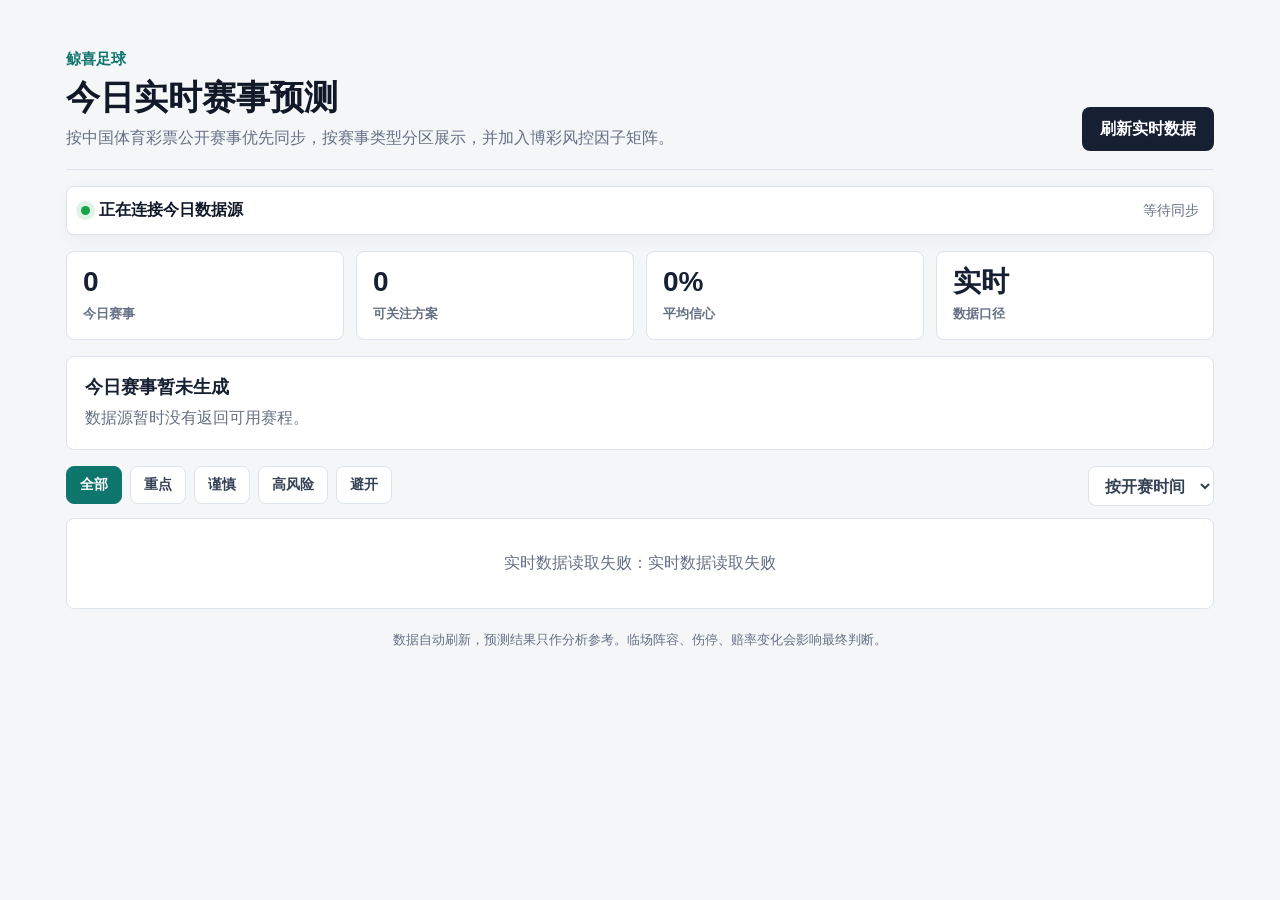
==== index.html @ 9f15f0b8 "更新V7风控前台资源版本" ====
<!doctype html>
<html lang="zh-CN">
<head>
  <meta charset="UTF-8" />
  <meta name="viewport" content="width=device-width, initial-scale=1.0" />
  <title>鲸喜足球 · 今日实时预测</title>
  <link rel="stylesheet" href="./today.css?v=v7-risk" />
</head>
<body>
  <div class="app">
    <header class="topbar">
      <div>
        <div class="brand">鲸喜足球</div>
        <h1>今日实时赛事预测</h1>
        <p>按中国体育彩票公开赛事优先同步，按赛事类型分区展示，并加入博彩风控因子矩阵。</p>
      </div>
      <button id="refreshBtn" class="refresh">刷新实时数据</button>
    </header>

    <section class="live-strip">
      <div>
        <span class="dot"></span>
        <strong id="liveMode">正在连接今日数据源</strong>
      </div>
      <span id="lastUpdated">等待同步</span>
    </section>

    <section class="dashboard">
      <div class="metric"><b id="matchCount">0</b><span>今日赛事</span></div>
      <div class="metric"><b id="bestCount">0</b><span>可关注方案</span></div>
      <div class="metric"><b id="avgConfidence">0%</b><span>平均信心</span></div>
      <div class="metric"><b id="sourceName">实时</b><span>数据口径</span></div>
    </section>

    <section id="topPick" class="top-pick empty-panel">正在生成今日重点推荐...</section>

    <section class="toolbar">
      <div class="tabs">
        <button class="tab active" data-risk="all">全部</button>
        <button class="tab" data-risk="low">重点</button>
        <button class="tab" data-risk="medium">谨慎</button>
        <button class="tab" data-risk="high">高风险</button>
        <button class="tab" data-risk="avoid">避开</button>
      </div>
      <select id="sortBy" aria-label="排序">
        <option value="kickoff">按开赛时间</option>
        <option value="confidence">按信心排序</option>
        <option value="risk">按风险排序</option>
      </select>
    </section>

    <main id="matchList" class="match-list"></main>

    <footer class="disclaimer">
      数据自动刷新，预测结果只作分析参考。临场阵容、伤停、赔率变化会影响最终判断。
    </footer>
  </div>

  <script type="module" src="./today.js?v=v7-risk"></script>
</body>
</html>
---- today.css ----
:root{--bg:#f4f6f8;--surface:#ffffff;--text:#111827;--muted:#667085;--line:#dde3ea;--ink:#172033;--accent:#0f766e;--accent-soft:#e7f5f2;--gold:#b7791f;--gold-soft:#fff4d6;--red:#c2410c;--red-soft:#fff1e8;--blue:#1d4ed8;--blue-soft:#e8f0ff;--shadow:0 14px 38px rgba(17,24,39,.08)}*{box-sizing:border-box}body{margin:0;background:var(--bg);color:var(--text);font-family:-apple-system,BlinkMacSystemFont,"Segoe UI","PingFang SC","Microsoft YaHei",sans-serif}button,select{font:inherit}.app{width:min(1180px,100%);margin:0 auto;padding:24px 16px 48px}.topbar{display:flex;justify-content:space-between;align-items:flex-end;gap:18px;padding:26px 0 18px;border-bottom:1px solid var(--line)}.brand{font-size:15px;font-weight:900;color:var(--accent);margin-bottom:9px}h1{font-size:34px;line-height:1.15;margin:0 0 8px;letter-spacing:0}.topbar p{margin:0;color:var(--muted);line-height:1.65;max-width:760px}.refresh{border:0;background:var(--ink);color:#fff;border-radius:8px;padding:12px 18px;font-weight:900;cursor:pointer;min-width:132px;height:44px}.refresh:disabled{opacity:.62;cursor:wait}.live-strip{display:flex;justify-content:space-between;align-items:center;gap:12px;margin:16px 0;background:var(--surface);border:1px solid var(--line);border-radius:8px;padding:13px 14px;box-shadow:0 6px 18px rgba(17,24,39,.04)}.live-strip div{display:flex;align-items:center;gap:9px;min-width:0}.live-strip span:last-child{color:var(--muted);font-size:14px;white-space:nowrap}.dot{width:9px;height:9px;border-radius:50%;background:#16a34a;box-shadow:0 0 0 5px rgba(22,163,74,.13);flex:none}.dashboard{display:grid;grid-template-columns:repeat(4,1fr);gap:12px;margin-bottom:16px}.metric{background:var(--surface);border:1px solid var(--line);border-radius:8px;padding:16px;min-height:88px}.metric b{display:block;font-size:28px;line-height:1;color:var(--ink);letter-spacing:0}.metric span{display:block;margin-top:9px;color:var(--muted);font-size:13px;font-weight:700}.top-pick{background:var(--ink);color:#fff;border-radius:8px;padding:18px;margin:0 0 16px;box-shadow:var(--shadow)}.top-pick.empty-panel{background:var(--surface);color:var(--muted);border:1px solid var(--line);box-shadow:none}.top-pick.empty-panel strong{display:block;color:var(--ink);font-size:18px;margin-bottom:6px}.top-pick.empty-panel p{margin:0;line-height:1.6}.pick-head{display:flex;justify-content:space-between;align-items:flex-start;gap:12px;margin-bottom:16px}.pick-label{color:#a7f3d0;font-size:13px;font-weight:900;margin-bottom:6px}.pick-title{font-size:24px;font-weight:1000;line-height:1.25;letter-spacing:0}.pick-time{color:rgba(255,255,255,.72);font-size:13px;margin-top:7px}.pick-badge{background:rgba(255,255,255,.12);border:1px solid rgba(255,255,255,.22);border-radius:999px;padding:7px 11px;font-size:13px;font-weight:900;white-space:nowrap}.pick-grid{display:grid;grid-template-columns:1.25fr repeat(3,1fr);gap:10px}.pick-item{background:rgba(255,255,255,.09);border:1px solid rgba(255,255,255,.14);border-radius:8px;padding:12px;min-height:88px}.pick-item span{display:block;color:rgba(255,255,255,.68);font-size:12px;font-weight:800;margin-bottom:7px}.pick-item strong{display:block;font-size:18px;line-height:1.35;letter-spacing:0}.toolbar{display:flex;justify-content:space-between;align-items:center;gap:12px;margin:12px 0}.tabs{display:flex;gap:8px;overflow:auto;padding-bottom:2px}.tab{border:1px solid var(--line);background:var(--surface);color:#344054;border-radius:8px;padding:9px 13px;font-size:14px;font-weight:900;white-space:nowrap;cursor:pointer;min-height:38px}.tab.active{background:var(--accent);border-color:var(--accent);color:#fff}select{height:40px;border:1px solid var(--line);background:var(--surface);border-radius:8px;padding:0 12px;color:#344054;font-weight:800}.match-list{display:grid;gap:18px}.board-section{display:grid;gap:12px}.section-head{display:flex;justify-content:space-between;align-items:flex-end;gap:12px;margin-top:6px}.section-head b{display:block;font-size:20px;color:var(--ink);line-height:1.2}.section-head span{display:block;margin-top:5px;color:var(--muted);font-size:13px}.section-head em{font-style:normal;background:var(--surface);border:1px solid var(--line);border-radius:999px;padding:6px 10px;color:#344054;font-size:13px;font-weight:900}.history-section{margin-top:10px}.history-section .section-head b{color:#475467}.match-card{background:var(--surface);border:1px solid var(--line);border-radius:8px;box-shadow:0 8px 24px rgba(17,24,39,.05);overflow:hidden}.match-card.is-history{opacity:.92}.match-card.is-history .result.primary{background:#f6f7f9;border-color:#d8dee6}.match-main{display:grid;grid-template-columns:176px 1.1fr 1.45fr;gap:16px;padding:16px;align-items:center}.match-meta{border-right:1px solid var(--line);padding-right:14px;min-height:112px;display:flex;flex-direction:column;justify-content:space-between;gap:12px}.jc{display:inline-flex;align-items:center;justify-content:center;width:max-content;background:var(--blue-soft);color:var(--blue);border-radius:6px;padding:5px 8px;font-size:12px;font-weight:1000}.jc.history-tag{background:#f2f4f7;color:#667085}.state-tag{display:inline-flex;margin-left:6px;border-radius:6px;background:var(--gold-soft);color:var(--gold);padding:5px 8px;font-size:12px;font-weight:1000}.league{font-weight:900;color:var(--ink);line-height:1.4}.time{color:var(--muted);font-size:13px;line-height:1.45}.teams{display:grid;grid-template-columns:1fr 36px 1fr;gap:8px;align-items:center;min-width:0}.team{text-align:center;min-width:0}.logo{width:44px;height:44px;margin:0 auto 8px;border-radius:50%;background:#eef2f6;border:1px solid var(--line);display:flex;align-items:center;justify-content:center;object-fit:contain;font-weight:1000;color:var(--accent)}.team-name{font-size:18px;font-weight:1000;line-height:1.25;overflow-wrap:anywhere;letter-spacing:0}.vs{text-align:center;color:#98a2b3;font-weight:1000}.prediction{display:grid;grid-template-columns:1.15fr repeat(3,1fr);gap:8px;min-width:0}.result{border:1px solid var(--line);border-radius:8px;padding:11px;min-height:92px;background:#fbfcfd}.result.primary{background:var(--accent-soft);border-color:#b8ded5}.result h3{margin:0 0 8px;color:var(--muted);font-size:12px;font-weight:900}.result strong{display:block;font-size:17px;line-height:1.35;color:var(--ink);overflow-wrap:anywhere;letter-spacing:0}.result p{margin:6px 0 0;color:var(--muted);font-size:12px;line-height:1.4}.analysis-panel{display:grid;grid-template-columns:1fr 245px;gap:14px;border-top:1px solid var(--line);padding:16px;background:#fbfcfd}.reason h3,.risk-box h3,.factor-panel h3{margin:0 0 10px;font-size:14px;color:#344054}.step-list{list-style:none;margin:0;padding:0;display:grid;gap:9px}.step-list li{display:grid;grid-template-columns:150px 1fr;gap:12px;border-bottom:1px dashed #d9e0e8;padding-bottom:9px}.step-list li:last-child{border-bottom:0;padding-bottom:0}.step-list b{font-size:13px;color:var(--ink);line-height:1.5}.step-list span{font-size:14px;color:#475467;line-height:1.7}.risk-box{border-left:1px solid var(--line);padding-left:14px}.risk-pill{display:inline-flex;border-radius:999px;padding:6px 10px;font-size:12px;font-weight:1000;margin-bottom:8px}.risk-pill.low{background:#dcfce7;color:#15803d}.risk-pill.medium{background:var(--gold-soft);color:var(--gold)}.risk-pill.high,.risk-pill.avoid{background:var(--red-soft);color:var(--red)}.risk-box p{margin:0;color:var(--muted);line-height:1.65;font-size:13px}.factor-panel{border-top:1px solid var(--line);padding:16px;background:#fff}.factor-grid-v2{display:grid;grid-template-columns:repeat(4,1fr);gap:8px}.factor-chip{border:1px solid var(--line);border-radius:8px;padding:10px;background:#fbfcfd;min-height:92px}.factor-chip.ok{background:#f0fdf4;border-color:#bbf7d0}.factor-chip.missing{background:#fff7ed;border-color:#fed7aa}.factor-chip b{display:block;font-size:13px;color:var(--ink);margin-bottom:6px}.factor-chip span{display:inline-flex;border-radius:999px;padding:3px 7px;font-size:11px;font-weight:900;background:#fff;color:#475467;border:1px solid rgba(0,0,0,.06)}.factor-chip.ok span{color:#15803d}.factor-chip.missing span{color:#c2410c}.factor-chip em{display:block;font-style:normal;color:var(--muted);font-size:12px;line-height:1.45;margin-top:7px}.empty{background:var(--surface);border:1px solid var(--line);border-radius:8px;padding:34px;text-align:center;color:var(--muted)}.empty.compact{padding:22px}.empty strong{display:block;color:var(--ink);font-size:16px;margin-bottom:6px}.empty p{margin:0;line-height:1.6}.disclaimer{text-align:center;color:var(--muted);font-size:13px;line-height:1.7;margin:20px auto 0;max-width:720px}@media(max-width:900px){.topbar{display:block}.refresh{margin-top:14px}.dashboard{grid-template-columns:repeat(2,1fr)}.match-main{grid-template-columns:1fr}.match-meta{border-right:0;border-bottom:1px solid var(--line);padding:0 0 12px;min-height:0}.prediction{grid-template-columns:1fr 1fr}.pick-grid{grid-template-columns:1fr 1fr}.analysis-panel{grid-template-columns:1fr}.risk-box{border-left:0;border-top:1px solid var(--line);padding:12px 0 0}.toolbar{align-items:flex-start;flex-direction:column}select{width:100%}.step-list li{grid-template-columns:1fr;gap:4px}.section-head{align-items:flex-start;flex-direction:column}.factor-grid-v2{grid-template-columns:repeat(2,1fr)}}@media(max-width:560px){.app{padding:18px 10px 36px}h1{font-size:27px}.live-strip{display:grid}.live-strip span:last-child{white-space:normal}.dashboard{grid-template-columns:1fr 1fr}.metric{padding:13px;min-height:78px}.metric b{font-size:23px}.teams{grid-template-columns:1fr}.vs{display:none}.prediction,.pick-grid,.factor-grid-v2{grid-template-columns:1fr}.match-main{padding:13px}.analysis-panel,.factor-panel{padding:13px}.team-name{font-size:17px}}
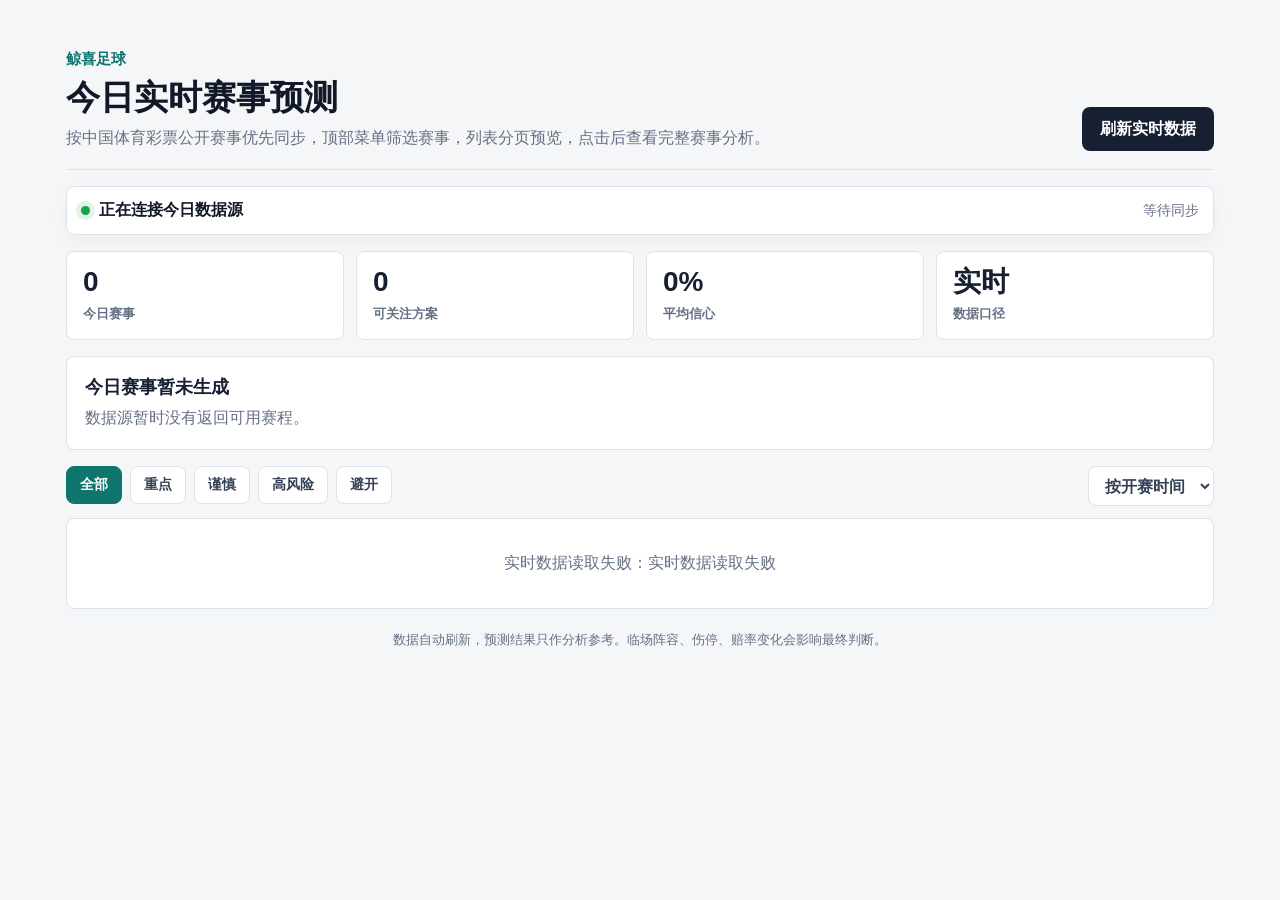
==== commit cb8113e3: "更新V8菜单分页前台版本" ====
--- a/index.html
+++ b/index.html
@@ -4,7 +4,7 @@
   <meta charset="UTF-8" />
   <meta name="viewport" content="width=device-width, initial-scale=1.0" />
   <title>鲸喜足球 · 今日实时预测</title>
-  <link rel="stylesheet" href="./today.css?v=v7-risk" />
+  <link rel="stylesheet" href="./today.css?v=v8-menu" />
 </head>
 <body>
   <div class="app">
@@ -12,7 +12,7 @@
       <div>
         <div class="brand">鲸喜足球</div>
         <h1>今日实时赛事预测</h1>
-        <p>按中国体育彩票公开赛事优先同步，按赛事类型分区展示，并加入博彩风控因子矩阵。</p>
+        <p>按中国体育彩票公开赛事优先同步，顶部菜单筛选赛事，列表分页预览，点击后查看完整赛事分析。</p>
       </div>
       <button id="refreshBtn" class="refresh">刷新实时数据</button>
     </header>
@@ -56,6 +56,6 @@
     </footer>
   </div>
 
-  <script type="module" src="./today.js?v=v7-risk"></script>
+  <script type="module" src="./today.js?v=v8-menu"></script>
 </body>
 </html>
--- a/today.css
+++ b/today.css
@@ -1 +1 @@
-:root{--bg:#f4f6f8;--surface:#ffffff;--text:#111827;--muted:#667085;--line:#dde3ea;--ink:#172033;--accent:#0f766e;--accent-soft:#e7f5f2;--gold:#b7791f;--gold-soft:#fff4d6;--red:#c2410c;--red-soft:#fff1e8;--blue:#1d4ed8;--blue-soft:#e8f0ff;--shadow:0 14px 38px rgba(17,24,39,.08)}*{box-sizing:border-box}body{margin:0;background:var(--bg);color:var(--text);font-family:-apple-system,BlinkMacSystemFont,"Segoe UI","PingFang SC","Microsoft YaHei",sans-serif}button,select{font:inherit}.app{width:min(1180px,100%);margin:0 auto;padding:24px 16px 48px}.topbar{display:flex;justify-content:space-between;align-items:flex-end;gap:18px;padding:26px 0 18px;border-bottom:1px solid var(--line)}.brand{font-size:15px;font-weight:900;color:var(--accent);margin-bottom:9px}h1{font-size:34px;line-height:1.15;margin:0 0 8px;letter-spacing:0}.topbar p{margin:0;color:var(--muted);line-height:1.65;max-width:760px}.refresh{border:0;background:var(--ink);color:#fff;border-radius:8px;padding:12px 18px;font-weight:900;cursor:pointer;min-width:132px;height:44px}.refresh:disabled{opacity:.62;cursor:wait}.live-strip{display:flex;justify-content:space-between;align-items:center;gap:12px;margin:16px 0;background:var(--surface);border:1px solid var(--line);border-radius:8px;padding:13px 14px;box-shadow:0 6px 18px rgba(17,24,39,.04)}.live-strip div{display:flex;align-items:center;gap:9px;min-width:0}.live-strip span:last-child{color:var(--muted);font-size:14px;white-space:nowrap}.dot{width:9px;height:9px;border-radius:50%;background:#16a34a;box-shadow:0 0 0 5px rgba(22,163,74,.13);flex:none}.dashboard{display:grid;grid-template-columns:repeat(4,1fr);gap:12px;margin-bottom:16px}.metric{background:var(--surface);border:1px solid var(--line);border-radius:8px;padding:16px;min-height:88px}.metric b{display:block;font-size:28px;line-height:1;color:var(--ink);letter-spacing:0}.metric span{display:block;margin-top:9px;color:var(--muted);font-size:13px;font-weight:700}.top-pick{background:var(--ink);color:#fff;border-radius:8px;padding:18px;margin:0 0 16px;box-shadow:var(--shadow)}.top-pick.empty-panel{background:var(--surface);color:var(--muted);border:1px solid var(--line);box-shadow:none}.top-pick.empty-panel strong{display:block;color:var(--ink);font-size:18px;margin-bottom:6px}.top-pick.empty-panel p{margin:0;line-height:1.6}.pick-head{display:flex;justify-content:space-between;align-items:flex-start;gap:12px;margin-bottom:16px}.pick-label{color:#a7f3d0;font-size:13px;font-weight:900;margin-bottom:6px}.pick-title{font-size:24px;font-weight:1000;line-height:1.25;letter-spacing:0}.pick-time{color:rgba(255,255,255,.72);font-size:13px;margin-top:7px}.pick-badge{background:rgba(255,255,255,.12);border:1px solid rgba(255,255,255,.22);border-radius:999px;padding:7px 11px;font-size:13px;font-weight:900;white-space:nowrap}.pick-grid{display:grid;grid-template-columns:1.25fr repeat(3,1fr);gap:10px}.pick-item{background:rgba(255,255,255,.09);border:1px solid rgba(255,255,255,.14);border-radius:8px;padding:12px;min-height:88px}.pick-item span{display:block;color:rgba(255,255,255,.68);font-size:12px;font-weight:800;margin-bottom:7px}.pick-item strong{display:block;font-size:18px;line-height:1.35;letter-spacing:0}.toolbar{display:flex;justify-content:space-between;align-items:center;gap:12px;margin:12px 0}.tabs{display:flex;gap:8px;overflow:auto;padding-bottom:2px}.tab{border:1px solid var(--line);background:var(--surface);color:#344054;border-radius:8px;padding:9px 13px;font-size:14px;font-weight:900;white-space:nowrap;cursor:pointer;min-height:38px}.tab.active{background:var(--accent);border-color:var(--accent);color:#fff}select{height:40px;border:1px solid var(--line);background:var(--surface);border-radius:8px;padding:0 12px;color:#344054;font-weight:800}.match-list{display:grid;gap:18px}.board-section{display:grid;gap:12px}.section-head{display:flex;justify-content:space-between;align-items:flex-end;gap:12px;margin-top:6px}.section-head b{display:block;font-size:20px;color:var(--ink);line-height:1.2}.section-head span{display:block;margin-top:5px;color:var(--muted);font-size:13px}.section-head em{font-style:normal;background:var(--surface);border:1px solid var(--line);border-radius:999px;padding:6px 10px;color:#344054;font-size:13px;font-weight:900}.history-section{margin-top:10px}.history-section .section-head b{color:#475467}.match-card{background:var(--surface);border:1px solid var(--line);border-radius:8px;box-shadow:0 8px 24px rgba(17,24,39,.05);overflow:hidden}.match-card.is-history{opacity:.92}.match-card.is-history .result.primary{background:#f6f7f9;border-color:#d8dee6}.match-main{display:grid;grid-template-columns:176px 1.1fr 1.45fr;gap:16px;padding:16px;align-items:center}.match-meta{border-right:1px solid var(--line);padding-right:14px;min-height:112px;display:flex;flex-direction:column;justify-content:space-between;gap:12px}.jc{display:inline-flex;align-items:center;justify-content:center;width:max-content;background:var(--blue-soft);color:var(--blue);border-radius:6px;padding:5px 8px;font-size:12px;font-weight:1000}.jc.history-tag{background:#f2f4f7;color:#667085}.state-tag{display:inline-flex;margin-left:6px;border-radius:6px;background:var(--gold-soft);color:var(--gold);padding:5px 8px;font-size:12px;font-weight:1000}.league{font-weight:900;color:var(--ink);line-height:1.4}.time{color:var(--muted);font-size:13px;line-height:1.45}.teams{display:grid;grid-template-columns:1fr 36px 1fr;gap:8px;align-items:center;min-width:0}.team{text-align:center;min-width:0}.logo{width:44px;height:44px;margin:0 auto 8px;border-radius:50%;background:#eef2f6;border:1px solid var(--line);display:flex;align-items:center;justify-content:center;object-fit:contain;font-weight:1000;color:var(--accent)}.team-name{font-size:18px;font-weight:1000;line-height:1.25;overflow-wrap:anywhere;letter-spacing:0}.vs{text-align:center;color:#98a2b3;font-weight:1000}.prediction{display:grid;grid-template-columns:1.15fr repeat(3,1fr);gap:8px;min-width:0}.result{border:1px solid var(--line);border-radius:8px;padding:11px;min-height:92px;background:#fbfcfd}.result.primary{background:var(--accent-soft);border-color:#b8ded5}.result h3{margin:0 0 8px;color:var(--muted);font-size:12px;font-weight:900}.result strong{display:block;font-size:17px;line-height:1.35;color:var(--ink);overflow-wrap:anywhere;letter-spacing:0}.result p{margin:6px 0 0;color:var(--muted);font-size:12px;line-height:1.4}.analysis-panel{display:grid;grid-template-columns:1fr 245px;gap:14px;border-top:1px solid var(--line);padding:16px;background:#fbfcfd}.reason h3,.risk-box h3,.factor-panel h3{margin:0 0 10px;font-size:14px;color:#344054}.step-list{list-style:none;margin:0;padding:0;display:grid;gap:9px}.step-list li{display:grid;grid-template-columns:150px 1fr;gap:12px;border-bottom:1px dashed #d9e0e8;padding-bottom:9px}.step-list li:last-child{border-bottom:0;padding-bottom:0}.step-list b{font-size:13px;color:var(--ink);line-height:1.5}.step-list span{font-size:14px;color:#475467;line-height:1.7}.risk-box{border-left:1px solid var(--line);padding-left:14px}.risk-pill{display:inline-flex;border-radius:999px;padding:6px 10px;font-size:12px;font-weight:1000;margin-bottom:8px}.risk-pill.low{background:#dcfce7;color:#15803d}.risk-pill.medium{background:var(--gold-soft);color:var(--gold)}.risk-pill.high,.risk-pill.avoid{background:var(--red-soft);color:var(--red)}.risk-box p{margin:0;color:var(--muted);line-height:1.65;font-size:13px}.factor-panel{border-top:1px solid var(--line);padding:16px;background:#fff}.factor-grid-v2{display:grid;grid-template-columns:repeat(4,1fr);gap:8px}.factor-chip{border:1px solid var(--line);border-radius:8px;padding:10px;background:#fbfcfd;min-height:92px}.factor-chip.ok{background:#f0fdf4;border-color:#bbf7d0}.factor-chip.missing{background:#fff7ed;border-color:#fed7aa}.factor-chip b{display:block;font-size:13px;color:var(--ink);margin-bottom:6px}.factor-chip span{display:inline-flex;border-radius:999px;padding:3px 7px;font-size:11px;font-weight:900;background:#fff;color:#475467;border:1px solid rgba(0,0,0,.06)}.factor-chip.ok span{color:#15803d}.factor-chip.missing span{color:#c2410c}.factor-chip em{display:block;font-style:normal;color:var(--muted);font-size:12px;line-height:1.45;margin-top:7px}.empty{background:var(--surface);border:1px solid var(--line);border-radius:8px;padding:34px;text-align:center;color:var(--muted)}.empty.compact{padding:22px}.empty strong{display:block;color:var(--ink);font-size:16px;margin-bottom:6px}.empty p{margin:0;line-height:1.6}.disclaimer{text-align:center;color:var(--muted);font-size:13px;line-height:1.7;margin:20px auto 0;max-width:720px}@media(max-width:900px){.topbar{display:block}.refresh{margin-top:14px}.dashboard{grid-template-columns:repeat(2,1fr)}.match-main{grid-template-columns:1fr}.match-meta{border-right:0;border-bottom:1px solid var(--line);padding:0 0 12px;min-height:0}.prediction{grid-template-columns:1fr 1fr}.pick-grid{grid-template-columns:1fr 1fr}.analysis-panel{grid-template-columns:1fr}.risk-box{border-left:0;border-top:1px solid var(--line);padding:12px 0 0}.toolbar{align-items:flex-start;flex-direction:column}select{width:100%}.step-list li{grid-template-columns:1fr;gap:4px}.section-head{align-items:flex-start;flex-direction:column}.factor-grid-v2{grid-template-columns:repeat(2,1fr)}}@media(max-width:560px){.app{padding:18px 10px 36px}h1{font-size:27px}.live-strip{display:grid}.live-strip span:last-child{white-space:normal}.dashboard{grid-template-columns:1fr 1fr}.metric{padding:13px;min-height:78px}.metric b{font-size:23px}.teams{grid-template-columns:1fr}.vs{display:none}.prediction,.pick-grid,.factor-grid-v2{grid-template-columns:1fr}.match-main{padding:13px}.analysis-panel,.factor-panel{padding:13px}.team-name{font-size:17px}}
+:root{--bg:#f4f6f8;--surface:#ffffff;--text:#111827;--muted:#667085;--line:#dde3ea;--ink:#172033;--accent:#0f766e;--accent-soft:#e7f5f2;--gold:#b7791f;--gold-soft:#fff4d6;--red:#c2410c;--red-soft:#fff1e8;--blue:#1d4ed8;--blue-soft:#e8f0ff;--shadow:0 14px 38px rgba(17,24,39,.08)}*{box-sizing:border-box}body{margin:0;background:var(--bg);color:var(--text);font-family:-apple-system,BlinkMacSystemFont,"Segoe UI","PingFang SC","Microsoft YaHei",sans-serif}button,select{font:inherit}.app{width:min(1180px,100%);margin:0 auto;padding:24px 16px 48px}.topbar{display:flex;justify-content:space-between;align-items:flex-end;gap:18px;padding:26px 0 18px;border-bottom:1px solid var(--line)}.brand{font-size:15px;font-weight:900;color:var(--accent);margin-bottom:9px}h1{font-size:34px;line-height:1.15;margin:0 0 8px;letter-spacing:0}.topbar p{margin:0;color:var(--muted);line-height:1.65;max-width:760px}.refresh{border:0;background:var(--ink);color:#fff;border-radius:8px;padding:12px 18px;font-weight:900;cursor:pointer;min-width:132px;height:44px}.refresh:disabled{opacity:.62;cursor:wait}.live-strip{display:flex;justify-content:space-between;align-items:center;gap:12px;margin:16px 0;background:var(--surface);border:1px solid var(--line);border-radius:8px;padding:13px 14px;box-shadow:0 6px 18px rgba(17,24,39,.04)}.live-strip div{display:flex;align-items:center;gap:9px;min-width:0}.live-strip span:last-child{color:var(--muted);font-size:14px;white-space:nowrap}.dot{width:9px;height:9px;border-radius:50%;background:#16a34a;box-shadow:0 0 0 5px rgba(22,163,74,.13);flex:none}.dashboard{display:grid;grid-template-columns:repeat(4,1fr);gap:12px;margin-bottom:16px}.metric{background:var(--surface);border:1px solid var(--line);border-radius:8px;padding:16px;min-height:88px}.metric b{display:block;font-size:28px;line-height:1;color:var(--ink);letter-spacing:0}.metric span{display:block;margin-top:9px;color:var(--muted);font-size:13px;font-weight:700}.top-pick{background:var(--ink);color:#fff;border-radius:8px;padding:18px;margin:0 0 16px;box-shadow:var(--shadow)}.top-pick.empty-panel{background:var(--surface);color:var(--muted);border:1px solid var(--line);box-shadow:none}.top-pick.empty-panel strong{display:block;color:var(--ink);font-size:18px;margin-bottom:6px}.top-pick.empty-panel p{margin:0;line-height:1.6}.pick-head{display:flex;justify-content:space-between;align-items:flex-start;gap:12px;margin-bottom:16px}.pick-label{color:#a7f3d0;font-size:13px;font-weight:900;margin-bottom:6px}.pick-title{font-size:24px;font-weight:1000;line-height:1.25;letter-spacing:0}.pick-time{color:rgba(255,255,255,.72);font-size:13px;margin-top:7px}.pick-badge{background:rgba(255,255,255,.12);border:1px solid rgba(255,255,255,.22);border-radius:999px;padding:7px 11px;font-size:13px;font-weight:900;white-space:nowrap}.pick-grid{display:grid;grid-template-columns:1.25fr repeat(3,1fr);gap:10px}.pick-item{background:rgba(255,255,255,.09);border:1px solid rgba(255,255,255,.14);border-radius:8px;padding:12px;min-height:88px}.pick-item span{display:block;color:rgba(255,255,255,.68);font-size:12px;font-weight:800;margin-bottom:7px}.pick-item strong{display:block;font-size:18px;line-height:1.35;letter-spacing:0}.toolbar{display:flex;justify-content:space-between;align-items:center;gap:12px;margin:12px 0}.tabs{display:flex;gap:8px;overflow:auto;padding-bottom:2px}.tab{border:1px solid var(--line);background:var(--surface);color:#344054;border-radius:8px;padding:9px 13px;font-size:14px;font-weight:900;white-space:nowrap;cursor:pointer;min-height:38px}.tab.active{background:var(--accent);border-color:var(--accent);color:#fff}select{height:40px;border:1px solid var(--line);background:var(--surface);border-radius:8px;padding:0 12px;color:#344054;font-weight:800}.match-list{display:grid;gap:18px}.quick-board{display:grid;gap:12px}.mode-tabs,.league-tabs{display:flex;gap:8px;overflow:auto;background:var(--surface);border:1px solid var(--line);border-radius:8px;padding:8px}.mode-tab,.league-tab{border:1px solid var(--line);background:#fff;color:#344054;border-radius:7px;padding:8px 12px;font-size:13px;font-weight:900;white-space:nowrap;cursor:pointer}.mode-tab.active,.league-tab.active{background:var(--accent);border-color:var(--accent);color:#fff}.list-panel,.detail-card{background:var(--surface);border:1px solid var(--line);border-radius:8px;box-shadow:0 8px 24px rgba(17,24,39,.05);overflow:hidden}.list-head{display:flex;justify-content:space-between;align-items:flex-end;gap:10px;padding:14px 16px;border-bottom:1px solid var(--line)}.list-head b{display:block;font-size:18px;color:var(--ink)}.list-head span{display:block;color:var(--muted);font-size:13px;margin-top:4px}.list-head em{font-style:normal;border:1px solid var(--line);border-radius:999px;padding:5px 10px;font-size:12px;font-weight:900;color:#475467}.match-table{display:grid}.summary-row{display:grid;grid-template-columns:120px 130px minmax(220px,1fr) 190px 120px;gap:10px;align-items:center;width:100%;border:0;border-bottom:1px solid var(--line);background:#fff;text-align:left;padding:12px 16px;cursor:pointer}.summary-row:hover,.summary-row.active{background:#f0fdfa}.summary-time,.summary-league,.summary-pick{color:#475467;font-size:13px}.summary-teams{font-weight:1000;color:var(--ink);overflow-wrap:anywhere}.summary-risk{justify-self:end;border-radius:999px;padding:5px 9px;font-size:12px;font-weight:1000;background:#eef2f6;color:#475467}.summary-risk.low{background:#dcfce7;color:#15803d}.summary-risk.medium{background:var(--gold-soft);color:var(--gold)}.summary-risk.high,.summary-risk.avoid{background:var(--red-soft);color:var(--red)}.pager{display:flex;justify-content:flex-end;align-items:center;gap:10px;padding:12px 16px}.pager button{border:1px solid var(--line);background:#fff;border-radius:7px;padding:7px 11px;font-weight:900;cursor:pointer}.pager button:disabled{opacity:.45;cursor:not-allowed}.pager span{color:var(--muted);font-size:13px}.detail-head{display:flex;justify-content:space-between;gap:14px;padding:18px;border-bottom:1px solid var(--line)}.detail-head h2{margin:10px 0 6px;font-size:25px;line-height:1.25}.detail-head p{margin:0;color:var(--muted);line-height:1.5}.jc{display:inline-flex;align-items:center;justify-content:center;width:max-content;background:var(--blue-soft);color:var(--blue);border-radius:6px;padding:5px 8px;font-size:12px;font-weight:1000}.state-tag{display:inline-flex;margin-left:6px;border-radius:6px;background:var(--gold-soft);color:var(--gold);padding:5px 8px;font-size:12px;font-weight:1000}.detail-risk{height:max-content;border-radius:999px;padding:7px 11px;font-size:13px;font-weight:1000;background:#eef2f6;color:#475467;white-space:nowrap}.detail-risk.low{background:#dcfce7;color:#15803d}.detail-risk.medium{background:var(--gold-soft);color:var(--gold)}.detail-risk.high,.detail-risk.avoid{background:var(--red-soft);color:var(--red)}.detail-market{display:grid;grid-template-columns:repeat(4,1fr);gap:10px;padding:16px;border-bottom:1px solid var(--line)}.detail-market div{border:1px solid var(--line);border-radius:8px;background:#fbfcfd;padding:12px;min-height:92px}.detail-market span{display:block;font-size:12px;font-weight:900;color:var(--muted);margin-bottom:7px}.detail-market b{display:block;font-size:18px;color:var(--ink);line-height:1.3}.detail-market em{display:block;font-style:normal;font-size:12px;color:var(--muted);margin-top:7px}.long-analysis{padding:18px;border-bottom:1px solid var(--line);background:#fbfcfd}.long-analysis h3,.factor-panel h3{margin:0 0 10px;color:#344054;font-size:15px}.long-analysis p{margin:0 0 10px;color:#344054;line-height:1.85;font-size:15px}.factor-panel{padding:16px;background:#fff}.factor-grid-v2{display:grid;grid-template-columns:repeat(4,1fr);gap:8px}.factor-chip{border:1px solid var(--line);border-radius:8px;padding:10px;background:#fbfcfd;min-height:92px}.factor-chip.ok{background:#f0fdf4;border-color:#bbf7d0}.factor-chip.missing{background:#fff7ed;border-color:#fed7aa}.factor-chip b{display:block;font-size:13px;color:var(--ink);margin-bottom:6px}.factor-chip span{display:inline-flex;border-radius:999px;padding:3px 7px;font-size:11px;font-weight:900;background:#fff;color:#475467;border:1px solid rgba(0,0,0,.06)}.factor-chip.ok span{color:#15803d}.factor-chip.missing span{color:#c2410c}.factor-chip em{display:block;font-style:normal;color:var(--muted);font-size:12px;line-height:1.45;margin-top:7px}.logo{width:44px;height:44px;margin:0 auto 8px;border-radius:50%;background:#eef2f6;border:1px solid var(--line);display:flex;align-items:center;justify-content:center;object-fit:contain;font-weight:1000;color:var(--accent)}.empty{background:var(--surface);border:1px solid var(--line);border-radius:8px;padding:34px;text-align:center;color:var(--muted)}.empty.compact{padding:22px}.empty strong{display:block;color:var(--ink);font-size:16px;margin-bottom:6px}.empty p{margin:0;line-height:1.6}.disclaimer{text-align:center;color:var(--muted);font-size:13px;line-height:1.7;margin:20px auto 0;max-width:720px}@media(max-width:900px){.topbar{display:block}.refresh{margin-top:14px}.dashboard{grid-template-columns:repeat(2,1fr)}.summary-row{grid-template-columns:92px 1fr;gap:6px}.summary-league,.summary-pick,.summary-risk{justify-self:start}.detail-head{display:block}.detail-risk{display:inline-flex;margin-top:10px}.detail-market{grid-template-columns:1fr 1fr}.factor-grid-v2{grid-template-columns:repeat(2,1fr)}.toolbar{align-items:flex-start;flex-direction:column}select{width:100%}}@media(max-width:560px){.app{padding:18px 10px 36px}h1{font-size:27px}.live-strip{display:grid}.live-strip span:last-child{white-space:normal}.dashboard{grid-template-columns:1fr 1fr}.metric{padding:13px;min-height:78px}.metric b{font-size:23px}.pick-grid,.detail-market,.factor-grid-v2{grid-template-columns:1fr}.summary-row{grid-template-columns:1fr}.summary-time,.summary-league,.summary-pick,.summary-risk{justify-self:start}.detail-head h2{font-size:21px}}
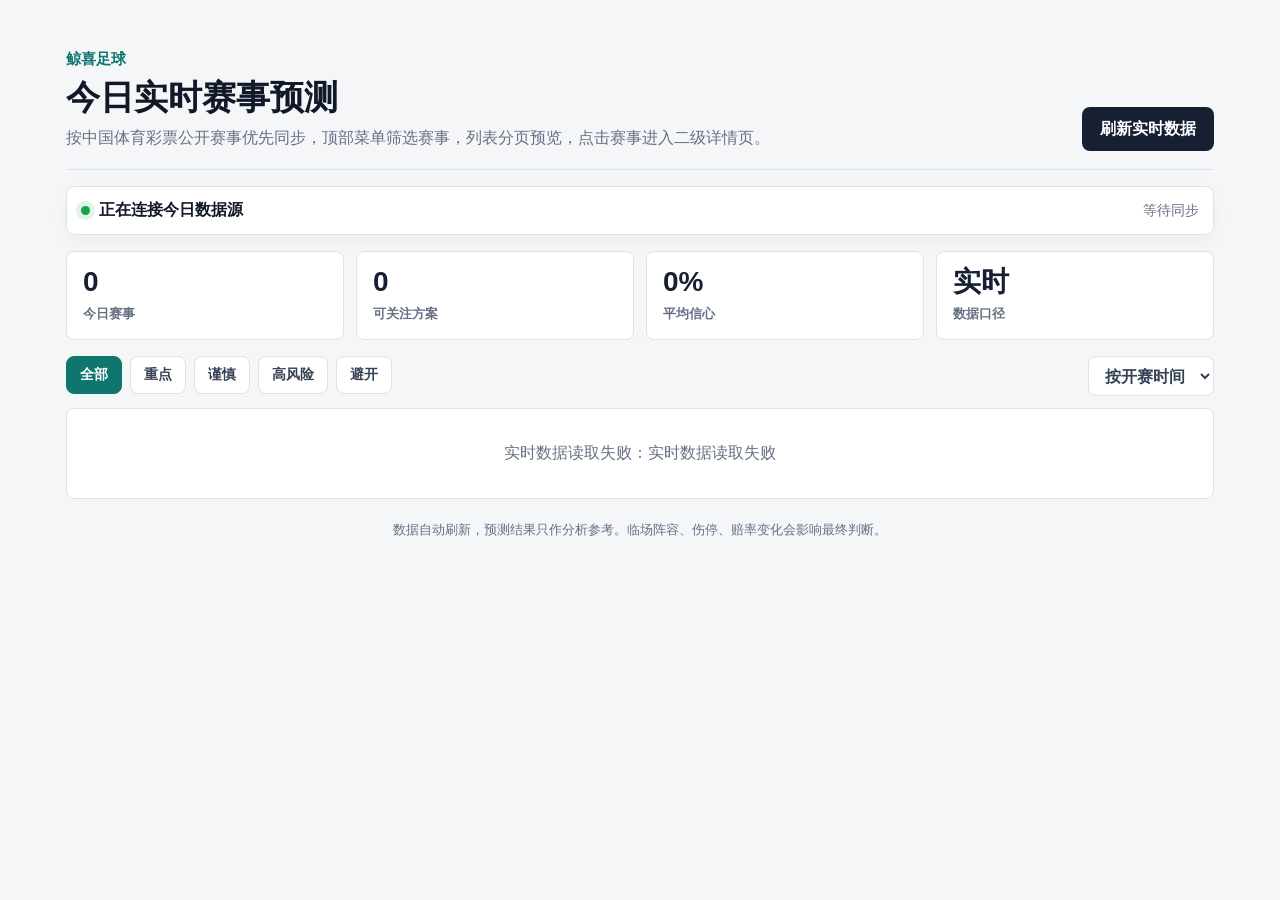
==== commit 390e69a1: "Refine match preview and detail layout" ====
--- a/index.html
+++ b/index.html
@@ -4,7 +4,7 @@
   <meta charset="UTF-8" />
   <meta name="viewport" content="width=device-width, initial-scale=1.0" />
   <title>鲸喜足球 · 今日实时预测</title>
-  <link rel="stylesheet" href="./today.css?v=v8-menu" />
+  <link rel="stylesheet" href="./today.css?v=v9-detail" />
 </head>
 <body>
   <div class="app">
@@ -12,7 +12,7 @@
       <div>
         <div class="brand">鲸喜足球</div>
         <h1>今日实时赛事预测</h1>
-        <p>按中国体育彩票公开赛事优先同步，顶部菜单筛选赛事，列表分页预览，点击后查看完整赛事分析。</p>
+        <p>按中国体育彩票公开赛事优先同步，顶部菜单筛选赛事，列表分页预览，点击赛事进入二级详情页。</p>
       </div>
       <button id="refreshBtn" class="refresh">刷新实时数据</button>
     </header>
@@ -31,8 +31,6 @@
       <div class="metric"><b id="avgConfidence">0%</b><span>平均信心</span></div>
       <div class="metric"><b id="sourceName">实时</b><span>数据口径</span></div>
     </section>
-
-    <section id="topPick" class="top-pick empty-panel">正在生成今日重点推荐...</section>
 
     <section class="toolbar">
       <div class="tabs">
@@ -56,6 +54,6 @@
     </footer>
   </div>
 
-  <script type="module" src="./today.js?v=v8-menu"></script>
+  <script type="module" src="./today.js?v=v9-detail"></script>
 </body>
 </html>
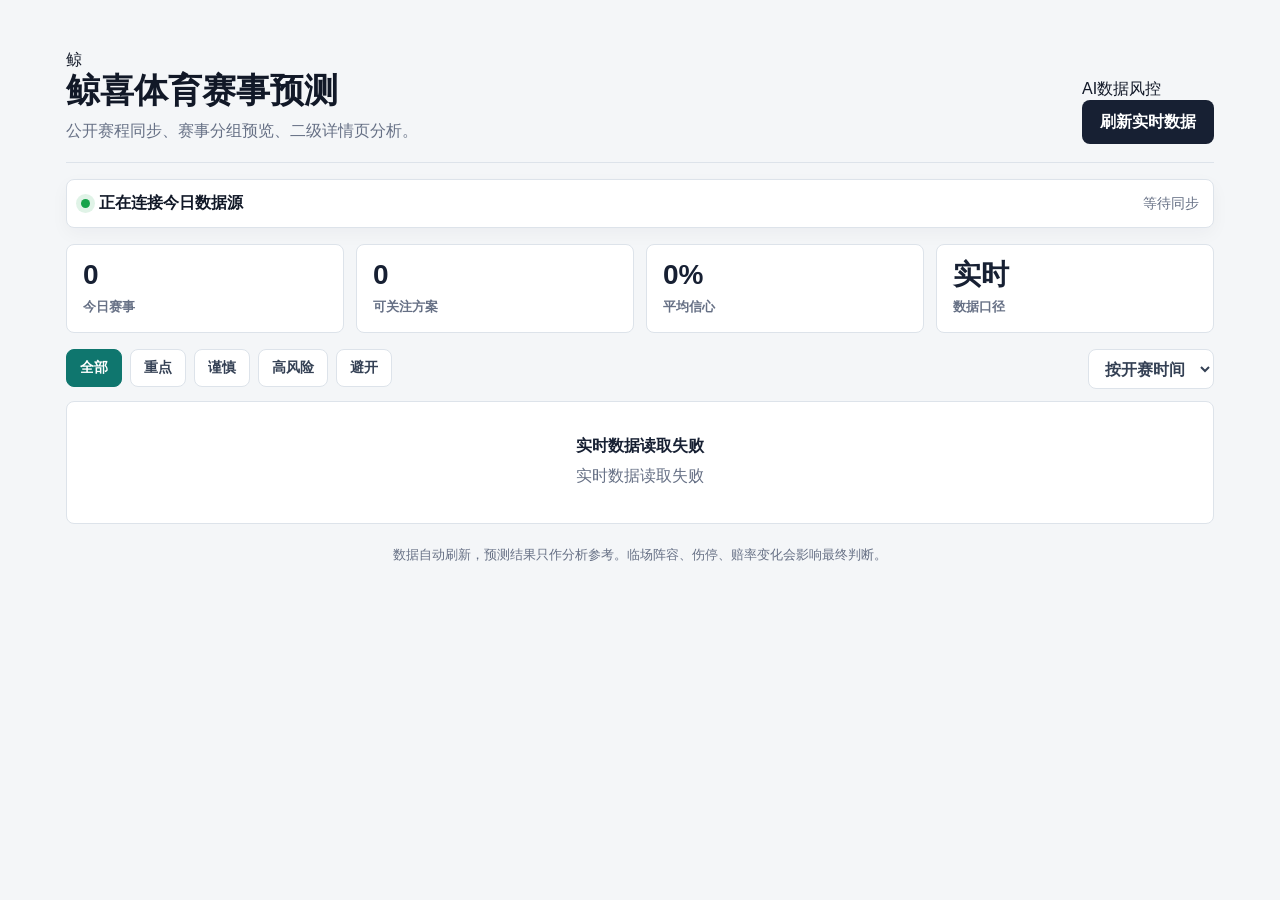
==== commit 77421f4e: "Polish sports prediction header" ====
--- a/index.html
+++ b/index.html
@@ -3,18 +3,25 @@
 <head>
   <meta charset="UTF-8" />
   <meta name="viewport" content="width=device-width, initial-scale=1.0" />
-  <title>鲸喜足球 · 今日实时预测</title>
-  <link rel="stylesheet" href="./today.css?v=v9-detail" />
+  <title>鲸喜体育赛事预测</title>
+  <link rel="stylesheet" href="./today.css?v=v10-ui" />
 </head>
 <body>
   <div class="app">
     <header class="topbar">
-      <div>
-        <div class="brand">鲸喜足球</div>
-        <h1>今日实时赛事预测</h1>
-        <p>按中国体育彩票公开赛事优先同步，顶部菜单筛选赛事，列表分页预览，点击赛事进入二级详情页。</p>
+      <div class="brand-block">
+        <div class="brand-mark">鲸</div>
+        <div>
+          <h1>鲸喜体育赛事预测</h1>
+          <p>公开赛程同步、赛事分组预览、二级详情页分析。</p>
+        </div>
       </div>
-      <button id="refreshBtn" class="refresh">刷新实时数据</button>
+      <div class="top-actions">
+        <div class="avatar-stack" aria-label="分析团队">
+          <span>AI</span><span>数据</span><span>风控</span>
+        </div>
+        <button id="refreshBtn" class="refresh">刷新数据</button>
+      </div>
     </header>
 
     <section class="live-strip">
@@ -54,6 +61,6 @@
     </footer>
   </div>
 
-  <script type="module" src="./today.js?v=v9-detail"></script>
+  <script type="module" src="./today.js?v=v10-ui"></script>
 </body>
 </html>
--- a/today.css
+++ b/today.css
@@ -1 +1,89 @@
-:root{--bg:#f4f6f8;--surface:#ffffff;--text:#111827;--muted:#667085;--line:#dde3ea;--ink:#172033;--accent:#0f766e;--accent-soft:#e7f5f2;--gold:#b7791f;--gold-soft:#fff4d6;--red:#c2410c;--red-soft:#fff1e8;--blue:#1d4ed8;--blue-soft:#e8f0ff;--shadow:0 14px 38px rgba(17,24,39,.08)}*{box-sizing:border-box}body{margin:0;background:var(--bg);color:var(--text);font-family:-apple-system,BlinkMacSystemFont,"Segoe UI","PingFang SC","Microsoft YaHei",sans-serif}button,select{font:inherit}.app{width:min(1180px,100%);margin:0 auto;padding:24px 16px 48px}.topbar{display:flex;justify-content:space-between;align-items:flex-end;gap:18px;padding:26px 0 18px;border-bottom:1px solid var(--line)}.brand{font-size:15px;font-weight:900;color:var(--accent);margin-bottom:9px}h1{font-size:34px;line-height:1.15;margin:0 0 8px;letter-spacing:0}.topbar p{margin:0;color:var(--muted);line-height:1.65;max-width:760px}.refresh{border:0;background:var(--ink);color:#fff;border-radius:8px;padding:12px 18px;font-weight:900;cursor:pointer;min-width:132px;height:44px}.refresh:disabled{opacity:.62;cursor:wait}.live-strip{display:flex;justify-content:space-between;align-items:center;gap:12px;margin:16px 0;background:var(--surface);border:1px solid var(--line);border-radius:8px;padding:13px 14px;box-shadow:0 6px 18px rgba(17,24,39,.04)}.live-strip div{display:flex;align-items:center;gap:9px;min-width:0}.live-strip span:last-child{color:var(--muted);font-size:14px;white-space:nowrap}.dot{width:9px;height:9px;border-radius:50%;background:#16a34a;box-shadow:0 0 0 5px rgba(22,163,74,.13);flex:none}.dashboard{display:grid;grid-template-columns:repeat(4,1fr);gap:12px;margin-bottom:16px}.metric{background:var(--surface);border:1px solid var(--line);border-radius:8px;padding:16px;min-height:88px}.metric b{display:block;font-size:28px;line-height:1;color:var(--ink);letter-spacing:0}.metric span{display:block;margin-top:9px;color:var(--muted);font-size:13px;font-weight:700}.top-pick{background:var(--ink);color:#fff;border-radius:8px;padding:18px;margin:0 0 16px;box-shadow:var(--shadow)}.top-pick.empty-panel{background:var(--surface);color:var(--muted);border:1px solid var(--line);box-shadow:none}.top-pick.empty-panel strong{display:block;color:var(--ink);font-size:18px;margin-bottom:6px}.top-pick.empty-panel p{margin:0;line-height:1.6}.pick-head{display:flex;justify-content:space-between;align-items:flex-start;gap:12px;margin-bottom:16px}.pick-label{color:#a7f3d0;font-size:13px;font-weight:900;margin-bottom:6px}.pick-title{font-size:24px;font-weight:1000;line-height:1.25;letter-spacing:0}.pick-time{color:rgba(255,255,255,.72);font-size:13px;margin-top:7px}.pick-badge{background:rgba(255,255,255,.12);border:1px solid rgba(255,255,255,.22);border-radius:999px;padding:7px 11px;font-size:13px;font-weight:900;white-space:nowrap}.pick-grid{display:grid;grid-template-columns:1.25fr repeat(3,1fr);gap:10px}.pick-item{background:rgba(255,255,255,.09);border:1px solid rgba(255,255,255,.14);border-radius:8px;padding:12px;min-height:88px}.pick-item span{display:block;color:rgba(255,255,255,.68);font-size:12px;font-weight:800;margin-bottom:7px}.pick-item strong{display:block;font-size:18px;line-height:1.35;letter-spacing:0}.toolbar{display:flex;justify-content:space-between;align-items:center;gap:12px;margin:12px 0}.tabs{display:flex;gap:8px;overflow:auto;padding-bottom:2px}.tab{border:1px solid var(--line);background:var(--surface);color:#344054;border-radius:8px;padding:9px 13px;font-size:14px;font-weight:900;white-space:nowrap;cursor:pointer;min-height:38px}.tab.active{background:var(--accent);border-color:var(--accent);color:#fff}select{height:40px;border:1px solid var(--line);background:var(--surface);border-radius:8px;padding:0 12px;color:#344054;font-weight:800}.match-list{display:grid;gap:18px}.quick-board{display:grid;gap:12px}.mode-tabs,.league-tabs{display:flex;gap:8px;overflow:auto;background:var(--surface);border:1px solid var(--line);border-radius:8px;padding:8px}.mode-tab,.league-tab{border:1px solid var(--line);background:#fff;color:#344054;border-radius:7px;padding:8px 12px;font-size:13px;font-weight:900;white-space:nowrap;cursor:pointer}.mode-tab.active,.league-tab.active{background:var(--accent);border-color:var(--accent);color:#fff}.list-panel,.detail-card{background:var(--surface);border:1px solid var(--line);border-radius:8px;box-shadow:0 8px 24px rgba(17,24,39,.05);overflow:hidden}.list-head{display:flex;justify-content:space-between;align-items:flex-end;gap:10px;padding:14px 16px;border-bottom:1px solid var(--line)}.list-head b{display:block;font-size:18px;color:var(--ink)}.list-head span{display:block;color:var(--muted);font-size:13px;margin-top:4px}.list-head em{font-style:normal;border:1px solid var(--line);border-radius:999px;padding:5px 10px;font-size:12px;font-weight:900;color:#475467}.match-table{display:grid}.summary-row{display:grid;grid-template-columns:120px 130px minmax(220px,1fr) 190px 120px;gap:10px;align-items:center;width:100%;border:0;border-bottom:1px solid var(--line);background:#fff;text-align:left;padding:12px 16px;cursor:pointer}.summary-row:hover,.summary-row.active{background:#f0fdfa}.summary-time,.summary-league,.summary-pick{color:#475467;font-size:13px}.summary-teams{font-weight:1000;color:var(--ink);overflow-wrap:anywhere}.summary-risk{justify-self:end;border-radius:999px;padding:5px 9px;font-size:12px;font-weight:1000;background:#eef2f6;color:#475467}.summary-risk.low{background:#dcfce7;color:#15803d}.summary-risk.medium{background:var(--gold-soft);color:var(--gold)}.summary-risk.high,.summary-risk.avoid{background:var(--red-soft);color:var(--red)}.pager{display:flex;justify-content:flex-end;align-items:center;gap:10px;padding:12px 16px}.pager button{border:1px solid var(--line);background:#fff;border-radius:7px;padding:7px 11px;font-weight:900;cursor:pointer}.pager button:disabled{opacity:.45;cursor:not-allowed}.pager span{color:var(--muted);font-size:13px}.detail-head{display:flex;justify-content:space-between;gap:14px;padding:18px;border-bottom:1px solid var(--line)}.detail-head h2{margin:10px 0 6px;font-size:25px;line-height:1.25}.detail-head p{margin:0;color:var(--muted);line-height:1.5}.jc{display:inline-flex;align-items:center;justify-content:center;width:max-content;background:var(--blue-soft);color:var(--blue);border-radius:6px;padding:5px 8px;font-size:12px;font-weight:1000}.state-tag{display:inline-flex;margin-left:6px;border-radius:6px;background:var(--gold-soft);color:var(--gold);padding:5px 8px;font-size:12px;font-weight:1000}.detail-risk{height:max-content;border-radius:999px;padding:7px 11px;font-size:13px;font-weight:1000;background:#eef2f6;color:#475467;white-space:nowrap}.detail-risk.low{background:#dcfce7;color:#15803d}.detail-risk.medium{background:var(--gold-soft);color:var(--gold)}.detail-risk.high,.detail-risk.avoid{background:var(--red-soft);color:var(--red)}.detail-market{display:grid;grid-template-columns:repeat(4,1fr);gap:10px;padding:16px;border-bottom:1px solid var(--line)}.detail-market div{border:1px solid var(--line);border-radius:8px;background:#fbfcfd;padding:12px;min-height:92px}.detail-market span{display:block;font-size:12px;font-weight:900;color:var(--muted);margin-bottom:7px}.detail-market b{display:block;font-size:18px;color:var(--ink);line-height:1.3}.detail-market em{display:block;font-style:normal;font-size:12px;color:var(--muted);margin-top:7px}.long-analysis{padding:18px;border-bottom:1px solid var(--line);background:#fbfcfd}.long-analysis h3,.factor-panel h3{margin:0 0 10px;color:#344054;font-size:15px}.long-analysis p{margin:0 0 10px;color:#344054;line-height:1.85;font-size:15px}.factor-panel{padding:16px;background:#fff}.factor-grid-v2{display:grid;grid-template-columns:repeat(4,1fr);gap:8px}.factor-chip{border:1px solid var(--line);border-radius:8px;padding:10px;background:#fbfcfd;min-height:92px}.factor-chip.ok{background:#f0fdf4;border-color:#bbf7d0}.factor-chip.missing{background:#fff7ed;border-color:#fed7aa}.factor-chip b{display:block;font-size:13px;color:var(--ink);margin-bottom:6px}.factor-chip span{display:inline-flex;border-radius:999px;padding:3px 7px;font-size:11px;font-weight:900;background:#fff;color:#475467;border:1px solid rgba(0,0,0,.06)}.factor-chip.ok span{color:#15803d}.factor-chip.missing span{color:#c2410c}.factor-chip em{display:block;font-style:normal;color:var(--muted);font-size:12px;line-height:1.45;margin-top:7px}.logo{width:44px;height:44px;margin:0 auto 8px;border-radius:50%;background:#eef2f6;border:1px solid var(--line);display:flex;align-items:center;justify-content:center;object-fit:contain;font-weight:1000;color:var(--accent)}.empty{background:var(--surface);border:1px solid var(--line);border-radius:8px;padding:34px;text-align:center;color:var(--muted)}.empty.compact{padding:22px}.empty strong{display:block;color:var(--ink);font-size:16px;margin-bottom:6px}.empty p{margin:0;line-height:1.6}.disclaimer{text-align:center;color:var(--muted);font-size:13px;line-height:1.7;margin:20px auto 0;max-width:720px}@media(max-width:900px){.topbar{display:block}.refresh{margin-top:14px}.dashboard{grid-template-columns:repeat(2,1fr)}.summary-row{grid-template-columns:92px 1fr;gap:6px}.summary-league,.summary-pick,.summary-risk{justify-self:start}.detail-head{display:block}.detail-risk{display:inline-flex;margin-top:10px}.detail-market{grid-template-columns:1fr 1fr}.factor-grid-v2{grid-template-columns:repeat(2,1fr)}.toolbar{align-items:flex-start;flex-direction:column}select{width:100%}}@media(max-width:560px){.app{padding:18px 10px 36px}h1{font-size:27px}.live-strip{display:grid}.live-strip span:last-child{white-space:normal}.dashboard{grid-template-columns:1fr 1fr}.metric{padding:13px;min-height:78px}.metric b{font-size:23px}.pick-grid,.detail-market,.factor-grid-v2{grid-template-columns:1fr}.summary-row{grid-template-columns:1fr}.summary-time,.summary-league,.summary-pick,.summary-risk{justify-self:start}.detail-head h2{font-size:21px}}
+:root{--bg:#f4f6f8;--surface:#ffffff;--text:#111827;--muted:#667085;--line:#dde3ea;--ink:#172033;--accent:#0f766e;--accent-soft:#e7f5f2;--gold:#b7791f;--gold-soft:#fff4d6;--red:#c2410c;--red-soft:#fff1e8;--blue:#1d4ed8;--blue-soft:#e8f0ff;--green:#15803d;--green-soft:#dcfce7;--shadow:0 14px 38px rgba(17,24,39,.08)}
+*{box-sizing:border-box}
+body{margin:0;background:var(--bg);color:var(--text);font-family:-apple-system,BlinkMacSystemFont,"Segoe UI","PingFang SC","Microsoft YaHei",sans-serif}
+button,select{font:inherit}
+.app{width:min(1180px,100%);margin:0 auto;padding:24px 16px 48px}
+.topbar{display:flex;justify-content:space-between;align-items:flex-end;gap:18px;padding:26px 0 18px;border-bottom:1px solid var(--line)}
+.brand{font-size:15px;font-weight:900;color:var(--accent);margin-bottom:9px}
+h1{font-size:34px;line-height:1.15;margin:0 0 8px;letter-spacing:0}
+.topbar p{margin:0;color:var(--muted);line-height:1.65;max-width:760px}
+.refresh{border:0;background:var(--ink);color:#fff;border-radius:8px;padding:12px 18px;font-weight:900;cursor:pointer;min-width:132px;height:44px}
+.refresh:disabled{opacity:.62;cursor:wait}
+.live-strip{display:flex;justify-content:space-between;align-items:center;gap:12px;margin:16px 0;background:var(--surface);border:1px solid var(--line);border-radius:8px;padding:13px 14px;box-shadow:0 6px 18px rgba(17,24,39,.04)}
+.live-strip div{display:flex;align-items:center;gap:9px;min-width:0}
+.live-strip span:last-child{color:var(--muted);font-size:14px;white-space:nowrap}
+.dot{width:9px;height:9px;border-radius:50%;background:#16a34a;box-shadow:0 0 0 5px rgba(22,163,74,.13);flex:none}
+.dashboard{display:grid;grid-template-columns:repeat(4,1fr);gap:12px;margin-bottom:16px}
+.metric{background:var(--surface);border:1px solid var(--line);border-radius:8px;padding:16px;min-height:88px}
+.metric b{display:block;font-size:28px;line-height:1;color:var(--ink);letter-spacing:0}
+.metric span{display:block;margin-top:9px;color:var(--muted);font-size:13px;font-weight:700}
+.toolbar{display:flex;justify-content:space-between;align-items:center;gap:12px;margin:12px 0}
+.tabs{display:flex;gap:8px;overflow:auto;padding-bottom:2px}
+.tab{border:1px solid var(--line);background:var(--surface);color:#344054;border-radius:8px;padding:9px 13px;font-size:14px;font-weight:900;white-space:nowrap;cursor:pointer;min-height:38px}
+.tab.active{background:var(--accent);border-color:var(--accent);color:#fff}
+select{height:40px;border:1px solid var(--line);background:var(--surface);border-radius:8px;padding:0 12px;color:#344054;font-weight:800}
+.match-list{display:grid;gap:18px}
+.quick-board{display:grid;gap:12px}
+.mode-tabs,.league-tabs{display:flex;gap:8px;overflow:auto;background:var(--surface);border:1px solid var(--line);border-radius:8px;padding:8px}
+.mode-tab,.league-tab{border:1px solid var(--line);background:#fff;color:#344054;border-radius:7px;padding:8px 12px;font-size:13px;font-weight:900;white-space:nowrap;cursor:pointer}
+.mode-tab.active,.league-tab.active{background:var(--accent);border-color:var(--accent);color:#fff}
+.list-panel,.detail-card{background:var(--surface);border:1px solid var(--line);border-radius:8px;box-shadow:0 8px 24px rgba(17,24,39,.05);overflow:hidden}
+.list-head{display:flex;justify-content:space-between;align-items:flex-end;gap:10px;padding:14px 16px;border-bottom:1px solid var(--line)}
+.list-head b{display:block;font-size:18px;color:var(--ink)}
+.list-head span{display:block;color:var(--muted);font-size:13px;margin-top:4px}
+.list-head em{font-style:normal;border:1px solid var(--line);border-radius:999px;padding:5px 10px;font-size:12px;font-weight:900;color:#475467;white-space:nowrap}
+.match-table{display:grid}
+.summary-row{display:grid;grid-template-columns:120px 126px minmax(220px,1fr) 190px 120px;gap:10px;align-items:center;width:100%;border:0;border-bottom:1px solid var(--line);background:#fff;text-align:left;padding:12px 16px;cursor:pointer}
+.summary-row:hover{background:#f0fdfa}
+.summary-row:after{content:"查看";justify-self:end;color:var(--accent);font-size:12px;font-weight:1000}
+.summary-time,.summary-league,.summary-pick{color:#475467;font-size:13px}
+.summary-teams{font-weight:1000;color:var(--ink);overflow-wrap:anywhere}
+.summary-risk{justify-self:end;border-radius:999px;padding:5px 9px;font-size:12px;font-weight:1000;background:#eef2f6;color:#475467;white-space:nowrap}
+.summary-risk.low{background:var(--green-soft);color:var(--green)}
+.summary-risk.medium{background:var(--gold-soft);color:var(--gold)}
+.summary-risk.high,.summary-risk.avoid{background:var(--red-soft);color:var(--red)}
+.pager{display:flex;justify-content:flex-end;align-items:center;gap:10px;padding:12px 16px}
+.pager button{border:1px solid var(--line);background:#fff;border-radius:7px;padding:7px 11px;font-weight:900;cursor:pointer}
+.pager button:disabled{opacity:.45;cursor:not-allowed}
+.pager span{color:var(--muted);font-size:13px}
+.detail-screen{display:grid;gap:12px}
+.detail-nav{display:flex;justify-content:space-between;align-items:center;gap:12px;background:var(--surface);border:1px solid var(--line);border-radius:8px;padding:10px 12px}
+.back-btn{border:1px solid var(--line);background:#fff;color:#344054;border-radius:7px;padding:8px 12px;font-weight:900;cursor:pointer}
+.detail-nav span{color:var(--muted);font-size:13px}
+.detail-head{display:flex;justify-content:space-between;gap:14px;padding:18px;border-bottom:1px solid var(--line)}
+.detail-head h2{margin:10px 0 6px;font-size:25px;line-height:1.25}
+.detail-head p{margin:0;color:var(--muted);line-height:1.5}
+.jc{display:inline-flex;align-items:center;justify-content:center;width:max-content;background:var(--blue-soft);color:var(--blue);border-radius:6px;padding:5px 8px;font-size:12px;font-weight:1000}
+.state-tag{display:inline-flex;margin-left:6px;border-radius:6px;background:var(--gold-soft);color:var(--gold);padding:5px 8px;font-size:12px;font-weight:1000}
+.detail-risk{height:max-content;border-radius:999px;padding:7px 11px;font-size:13px;font-weight:1000;background:#eef2f6;color:#475467;white-space:nowrap}
+.detail-risk.low{background:var(--green-soft);color:var(--green)}
+.detail-risk.medium{background:var(--gold-soft);color:var(--gold)}
+.detail-risk.high,.detail-risk.avoid{background:var(--red-soft);color:var(--red)}
+.detail-market{display:grid;grid-template-columns:repeat(4,1fr);gap:10px;padding:16px;border-bottom:1px solid var(--line)}
+.detail-market div{border:1px solid var(--line);border-radius:8px;background:#fbfcfd;padding:12px;min-height:92px}
+.detail-market span{display:block;font-size:12px;font-weight:900;color:var(--muted);margin-bottom:7px}
+.detail-market b{display:block;font-size:18px;color:var(--ink);line-height:1.3}
+.detail-market em{display:block;font-style:normal;font-size:12px;color:var(--muted);margin-top:7px}
+.long-analysis{padding:18px;border-bottom:1px solid var(--line);background:#fbfcfd}
+.long-analysis h3,.factor-panel h3{margin:0 0 10px;color:#344054;font-size:15px}
+.long-analysis p{margin:0 0 10px;color:#344054;line-height:1.85;font-size:15px}
+.factor-panel{padding:16px;background:#fff}
+.factor-grid-v2{display:grid;grid-template-columns:repeat(4,1fr);gap:8px}
+.factor-chip{border:1px solid var(--line);border-radius:8px;padding:10px;background:#fbfcfd;min-height:92px}
+.factor-chip.ok{background:#f0fdf4;border-color:#bbf7d0}
+.factor-chip.proxy{background:#eff6ff;border-color:#bfdbfe}
+.factor-chip.review{background:#fff7ed;border-color:#fed7aa}
+.factor-chip b{display:block;font-size:13px;color:var(--ink);margin-bottom:6px}
+.factor-chip span{display:inline-flex;border-radius:999px;padding:3px 7px;font-size:11px;font-weight:900;background:#fff;color:#475467;border:1px solid rgba(0,0,0,.06)}
+.factor-chip.ok span{color:#15803d}
+.factor-chip.proxy span{color:#1d4ed8}
+.factor-chip.review span{color:#c2410c}
+.factor-chip em{display:block;font-style:normal;color:var(--muted);font-size:12px;line-height:1.45;margin-top:7px}
+.empty{background:var(--surface);border:1px solid var(--line);border-radius:8px;padding:34px;text-align:center;color:var(--muted)}
+.empty.compact{padding:22px}
+.empty strong{display:block;color:var(--ink);font-size:16px;margin-bottom:6px}
+.empty p{margin:0;line-height:1.6}
+.disclaimer{text-align:center;color:var(--muted);font-size:13px;line-height:1.7;margin:20px auto 0;max-width:720px}
+@media(max-width:980px){.summary-row{grid-template-columns:96px 1fr;gap:7px}.summary-row:after{justify-self:start}.summary-risk{justify-self:start}.detail-market{grid-template-columns:1fr 1fr}.factor-grid-v2{grid-template-columns:repeat(2,1fr)}}
+@media(max-width:900px){.topbar{display:block}.refresh{margin-top:14px}.dashboard{grid-template-columns:repeat(2,1fr)}.detail-head{display:block}.detail-risk{display:inline-flex;margin-top:10px}.toolbar{align-items:flex-start;flex-direction:column}select{width:100%}}
+@media(max-width:560px){.app{padding:18px 10px 36px}h1{font-size:27px}.live-strip{display:grid}.live-strip span:last-child{white-space:normal}.dashboard{grid-template-columns:1fr 1fr}.metric{padding:13px;min-height:78px}.metric b{font-size:23px}.detail-market,.factor-grid-v2{grid-template-columns:1fr}.summary-row{grid-template-columns:1fr}.summary-time,.summary-league,.summary-pick,.summary-risk{justify-self:start}.detail-head h2{font-size:21px}}
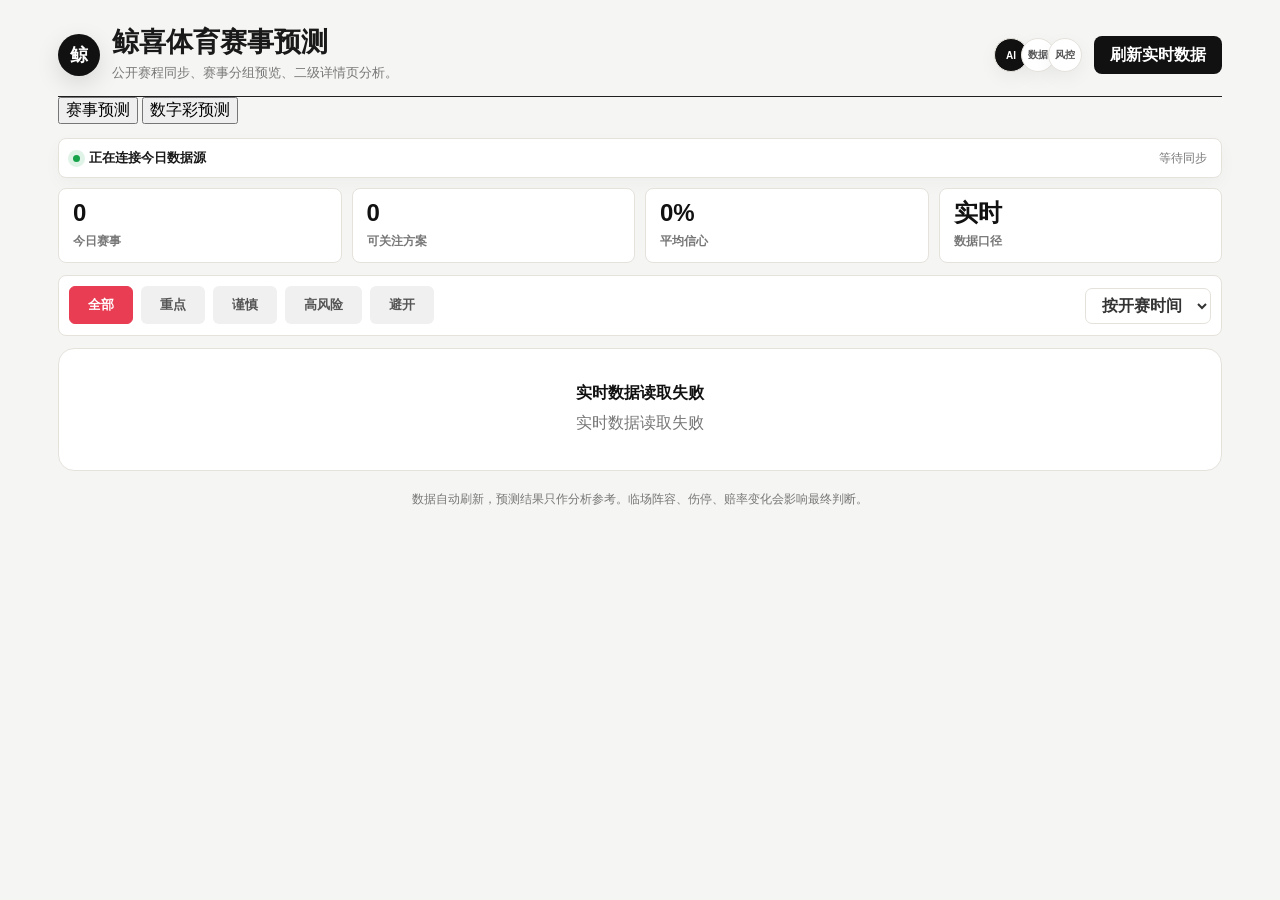
==== commit 9834558c: "Add lottery prediction entry" ====
--- a/index.html
+++ b/index.html
@@ -4,7 +4,7 @@
   <meta charset="UTF-8" />
   <meta name="viewport" content="width=device-width, initial-scale=1.0" />
   <title>鲸喜体育赛事预测</title>
-  <link rel="stylesheet" href="./today.css?v=v10-ui" />
+  <link rel="stylesheet" href="./today.css?v=v11-lottery" />
 </head>
 <body>
   <div class="app">
@@ -24,7 +24,12 @@
       </div>
     </header>
 
-    <section class="live-strip">
+    <nav class="product-switch" aria-label="产品菜单">
+      <button class="product-tab active" data-product="sports">赛事预测</button>
+      <button class="product-tab" data-product="lottery">数字彩预测</button>
+    </nav>
+
+    <section class="live-strip sports-view">
       <div>
         <span class="dot"></span>
         <strong id="liveMode">正在连接今日数据源</strong>
@@ -32,14 +37,14 @@
       <span id="lastUpdated">等待同步</span>
     </section>
 
-    <section class="dashboard">
+    <section class="dashboard sports-view">
       <div class="metric"><b id="matchCount">0</b><span>今日赛事</span></div>
       <div class="metric"><b id="bestCount">0</b><span>可关注方案</span></div>
       <div class="metric"><b id="avgConfidence">0%</b><span>平均信心</span></div>
       <div class="metric"><b id="sourceName">实时</b><span>数据口径</span></div>
     </section>
 
-    <section class="toolbar">
+    <section class="toolbar sports-view">
       <div class="tabs">
         <button class="tab active" data-risk="all">全部</button>
         <button class="tab" data-risk="low">重点</button>
@@ -54,13 +59,15 @@
       </select>
     </section>
 
-    <main id="matchList" class="match-list"></main>
+    <main id="matchList" class="match-list sports-view"></main>
+    <main id="lotteryApp" class="lottery-app" hidden></main>
 
     <footer class="disclaimer">
       数据自动刷新，预测结果只作分析参考。临场阵容、伤停、赔率变化会影响最终判断。
     </footer>
   </div>
 
-  <script type="module" src="./today.js?v=v10-ui"></script>
+  <script type="module" src="./today.js?v=v11-lottery"></script>
+  <script type="module" src="./lottery.js?v=v11-lottery"></script>
 </body>
 </html>
--- a/today.css
+++ b/today.css
@@ -1,89 +1,122 @@
-:root{--bg:#f4f6f8;--surface:#ffffff;--text:#111827;--muted:#667085;--line:#dde3ea;--ink:#172033;--accent:#0f766e;--accent-soft:#e7f5f2;--gold:#b7791f;--gold-soft:#fff4d6;--red:#c2410c;--red-soft:#fff1e8;--blue:#1d4ed8;--blue-soft:#e8f0ff;--green:#15803d;--green-soft:#dcfce7;--shadow:0 14px 38px rgba(17,24,39,.08)}
+:root{--bg:#f5f5f3;--surface:#fff;--paper:#fafafa;--text:#191919;--muted:#777;--subtle:#9a9a9a;--line:#e5e2dc;--ink:#111;--accent:#e83d52;--accent-soft:#fff0f2;--blue:#2f8fe8;--blue-soft:#eef7ff;--green:#15936b;--green-soft:#edf9f4;--gold:#b7791f;--gold-soft:#fff7e6;--red:#c73743;--red-soft:#fff0f1;--shadow:0 18px 50px rgba(15,15,15,.06)}
 *{box-sizing:border-box}
 body{margin:0;background:var(--bg);color:var(--text);font-family:-apple-system,BlinkMacSystemFont,"Segoe UI","PingFang SC","Microsoft YaHei",sans-serif}
 button,select{font:inherit}
-.app{width:min(1180px,100%);margin:0 auto;padding:24px 16px 48px}
-.topbar{display:flex;justify-content:space-between;align-items:flex-end;gap:18px;padding:26px 0 18px;border-bottom:1px solid var(--line)}
-.brand{font-size:15px;font-weight:900;color:var(--accent);margin-bottom:9px}
-h1{font-size:34px;line-height:1.15;margin:0 0 8px;letter-spacing:0}
-.topbar p{margin:0;color:var(--muted);line-height:1.65;max-width:760px}
-.refresh{border:0;background:var(--ink);color:#fff;border-radius:8px;padding:12px 18px;font-weight:900;cursor:pointer;min-width:132px;height:44px}
+.app{width:min(1200px,100%);margin:0 auto;padding:16px 18px 44px}
+.topbar{display:flex;justify-content:space-between;align-items:center;gap:18px;padding:12px 0 14px;border-bottom:1px solid #1f1f1f}
+.brand-block{display:flex;align-items:center;gap:12px;min-width:0}
+.brand-mark{width:42px;height:42px;border-radius:50%;background:var(--ink);color:#fff;display:grid;place-items:center;font-size:18px;font-weight:1000;box-shadow:0 8px 24px rgba(0,0,0,.12)}
+h1{font-size:27px;line-height:1.08;margin:0;letter-spacing:0;font-weight:1000}
+.topbar p{margin:7px 0 0;color:var(--muted);line-height:1.4;font-size:13px}
+.top-actions{display:flex;align-items:center;gap:12px;flex:none}
+.avatar-stack{display:flex;align-items:center}
+.avatar-stack span{width:34px;height:34px;margin-left:-7px;border-radius:50%;display:grid;place-items:center;background:#fff;border:1px solid var(--line);box-shadow:0 6px 18px rgba(0,0,0,.05);font-size:10px;font-weight:900;color:#555}
+.avatar-stack span:first-child{margin-left:0;background:#111;color:#fff}
+.refresh{border:0;background:var(--ink);color:#fff;border-radius:8px;padding:0 16px;font-weight:900;cursor:pointer;min-width:104px;height:38px}
 .refresh:disabled{opacity:.62;cursor:wait}
-.live-strip{display:flex;justify-content:space-between;align-items:center;gap:12px;margin:16px 0;background:var(--surface);border:1px solid var(--line);border-radius:8px;padding:13px 14px;box-shadow:0 6px 18px rgba(17,24,39,.04)}
+.live-strip{display:flex;justify-content:space-between;align-items:center;gap:12px;margin:14px 0 10px;background:var(--surface);border:1px solid var(--line);border-radius:8px;padding:10px 14px;box-shadow:0 6px 18px rgba(17,24,39,.03)}
 .live-strip div{display:flex;align-items:center;gap:9px;min-width:0}
-.live-strip span:last-child{color:var(--muted);font-size:14px;white-space:nowrap}
-.dot{width:9px;height:9px;border-radius:50%;background:#16a34a;box-shadow:0 0 0 5px rgba(22,163,74,.13);flex:none}
-.dashboard{display:grid;grid-template-columns:repeat(4,1fr);gap:12px;margin-bottom:16px}
-.metric{background:var(--surface);border:1px solid var(--line);border-radius:8px;padding:16px;min-height:88px}
-.metric b{display:block;font-size:28px;line-height:1;color:var(--ink);letter-spacing:0}
-.metric span{display:block;margin-top:9px;color:var(--muted);font-size:13px;font-weight:700}
-.toolbar{display:flex;justify-content:space-between;align-items:center;gap:12px;margin:12px 0}
-.tabs{display:flex;gap:8px;overflow:auto;padding-bottom:2px}
-.tab{border:1px solid var(--line);background:var(--surface);color:#344054;border-radius:8px;padding:9px 13px;font-size:14px;font-weight:900;white-space:nowrap;cursor:pointer;min-height:38px}
+.live-strip strong{font-size:13px}
+.live-strip span:last-child{color:var(--muted);font-size:12px;white-space:nowrap}
+.dot{width:7px;height:7px;border-radius:50%;background:#16a34a;box-shadow:0 0 0 5px rgba(22,163,74,.13);flex:none}
+.dashboard{display:grid;grid-template-columns:repeat(4,1fr);gap:10px;margin-bottom:12px}
+.metric{background:var(--surface);border:1px solid var(--line);border-radius:8px;padding:12px 14px;min-height:70px}
+.metric b{display:block;font-size:24px;line-height:1;color:var(--ink);letter-spacing:0}
+.metric span{display:block;margin-top:8px;color:var(--muted);font-size:12px;font-weight:800}
+.toolbar{display:flex;justify-content:space-between;align-items:center;gap:12px;margin:12px 0;background:var(--surface);border:1px solid var(--line);border-radius:8px;padding:10px}
+.tabs{display:flex;gap:8px;overflow:auto;padding-bottom:1px}
+.tab{border:1px solid transparent;background:#f0f0f0;color:#555;border-radius:6px;padding:9px 18px;font-size:13px;font-weight:900;white-space:nowrap;cursor:pointer;min-height:36px}
 .tab.active{background:var(--accent);border-color:var(--accent);color:#fff}
-select{height:40px;border:1px solid var(--line);background:var(--surface);border-radius:8px;padding:0 12px;color:#344054;font-weight:800}
-.match-list{display:grid;gap:18px}
-.quick-board{display:grid;gap:12px}
-.mode-tabs,.league-tabs{display:flex;gap:8px;overflow:auto;background:var(--surface);border:1px solid var(--line);border-radius:8px;padding:8px}
-.mode-tab,.league-tab{border:1px solid var(--line);background:#fff;color:#344054;border-radius:7px;padding:8px 12px;font-size:13px;font-weight:900;white-space:nowrap;cursor:pointer}
-.mode-tab.active,.league-tab.active{background:var(--accent);border-color:var(--accent);color:#fff}
-.list-panel,.detail-card{background:var(--surface);border:1px solid var(--line);border-radius:8px;box-shadow:0 8px 24px rgba(17,24,39,.05);overflow:hidden}
-.list-head{display:flex;justify-content:space-between;align-items:flex-end;gap:10px;padding:14px 16px;border-bottom:1px solid var(--line)}
+select{height:36px;border:1px solid var(--line);background:var(--surface);border-radius:7px;padding:0 12px;color:#333;font-weight:800}
+.match-list{display:grid;gap:14px}
+.quick-board{display:grid;gap:10px}
+.mode-tabs,.league-tabs{display:flex;gap:8px;overflow:auto;background:var(--surface);border:1px solid var(--line);border-radius:8px;padding:9px}
+.mode-tab,.league-tab{border:1px solid var(--line);background:#fff;color:#333;border-radius:999px;padding:8px 15px;font-size:12px;font-weight:900;white-space:nowrap;cursor:pointer}
+.mode-tab.active,.league-tab.active{background:#111;border-color:#111;color:#fff}
+.list-panel,.detail-card{background:var(--surface);border:1px solid var(--line);border-radius:18px;box-shadow:var(--shadow);overflow:hidden}
+.list-head{display:flex;justify-content:space-between;align-items:flex-end;gap:10px;padding:18px 20px;border-bottom:1px solid var(--line)}
 .list-head b{display:block;font-size:18px;color:var(--ink)}
-.list-head span{display:block;color:var(--muted);font-size:13px;margin-top:4px}
-.list-head em{font-style:normal;border:1px solid var(--line);border-radius:999px;padding:5px 10px;font-size:12px;font-weight:900;color:#475467;white-space:nowrap}
+.list-head span{display:block;color:var(--muted);font-size:12px;margin-top:5px}
+.list-head em{font-style:normal;border:1px solid var(--line);border-radius:999px;padding:5px 10px;font-size:12px;font-weight:900;color:#555;white-space:nowrap}
 .match-table{display:grid}
-.summary-row{display:grid;grid-template-columns:120px 126px minmax(220px,1fr) 190px 120px;gap:10px;align-items:center;width:100%;border:0;border-bottom:1px solid var(--line);background:#fff;text-align:left;padding:12px 16px;cursor:pointer}
-.summary-row:hover{background:#f0fdfa}
-.summary-row:after{content:"查看";justify-self:end;color:var(--accent);font-size:12px;font-weight:1000}
-.summary-time,.summary-league,.summary-pick{color:#475467;font-size:13px}
-.summary-teams{font-weight:1000;color:var(--ink);overflow-wrap:anywhere}
-.summary-risk{justify-self:end;border-radius:999px;padding:5px 9px;font-size:12px;font-weight:1000;background:#eef2f6;color:#475467;white-space:nowrap}
+.summary-row{display:grid;grid-template-columns:106px 112px minmax(250px,1fr) 180px 116px 54px;gap:12px;align-items:center;width:100%;border:0;border-bottom:1px solid var(--line);background:#fff;text-align:left;padding:14px 20px;cursor:pointer}
+.summary-row:hover{background:#faf8f5}
+.summary-row:after{content:"分析";justify-self:end;color:var(--accent);font-size:12px;font-weight:1000}
+.summary-time,.summary-league,.summary-pick{color:#626262;font-size:13px}
+.summary-league{display:flex;align-items:center;gap:8px;font-weight:900;color:#333}
+.league-ball{width:22px;height:22px;border-radius:50%;display:grid;place-items:center;background:#111;color:#fff;font-size:10px}
+.summary-teams{display:flex;align-items:center;gap:11px;min-width:0}
+.team-mini{display:flex;align-items:center;gap:7px;min-width:0;font-weight:1000;color:#111}
+.team-mini b{overflow:hidden;text-overflow:ellipsis;white-space:nowrap;max-width:130px}
+.team-vs{font-size:11px;color:#aaa;font-weight:900}
+.crest{width:34px;height:34px;border-radius:50%;display:grid;place-items:center;background:linear-gradient(145deg,#fff,#f1f1f1);border:1px solid #d9d6cf;box-shadow:inset 0 0 0 4px rgba(255,255,255,.7);font-size:15px;font-weight:1000;flex:none}
+.crest.flag{font-size:18px}
+.summary-risk{justify-self:end;border-radius:999px;padding:5px 9px;font-size:12px;font-weight:1000;background:#eee;color:#555;white-space:nowrap}
 .summary-risk.low{background:var(--green-soft);color:var(--green)}
 .summary-risk.medium{background:var(--gold-soft);color:var(--gold)}
 .summary-risk.high,.summary-risk.avoid{background:var(--red-soft);color:var(--red)}
-.pager{display:flex;justify-content:flex-end;align-items:center;gap:10px;padding:12px 16px}
-.pager button{border:1px solid var(--line);background:#fff;border-radius:7px;padding:7px 11px;font-weight:900;cursor:pointer}
+.pager{display:flex;justify-content:flex-end;align-items:center;gap:10px;padding:14px 18px}
+.pager button{border:1px solid var(--line);background:#fff;border-radius:999px;padding:7px 13px;font-weight:900;cursor:pointer}
 .pager button:disabled{opacity:.45;cursor:not-allowed}
 .pager span{color:var(--muted);font-size:13px}
 .detail-screen{display:grid;gap:12px}
-.detail-nav{display:flex;justify-content:space-between;align-items:center;gap:12px;background:var(--surface);border:1px solid var(--line);border-radius:8px;padding:10px 12px}
-.back-btn{border:1px solid var(--line);background:#fff;color:#344054;border-radius:7px;padding:8px 12px;font-weight:900;cursor:pointer}
+.detail-nav{display:flex;justify-content:space-between;align-items:center;gap:12px;background:var(--surface);border:1px solid var(--line);border-radius:8px;padding:9px 10px}
+.back-btn{border:1px solid var(--line);background:#fff;color:#333;border-radius:999px;padding:8px 13px;font-weight:900;cursor:pointer}
 .detail-nav span{color:var(--muted);font-size:13px}
-.detail-head{display:flex;justify-content:space-between;gap:14px;padding:18px;border-bottom:1px solid var(--line)}
-.detail-head h2{margin:10px 0 6px;font-size:25px;line-height:1.25}
-.detail-head p{margin:0;color:var(--muted);line-height:1.5}
-.jc{display:inline-flex;align-items:center;justify-content:center;width:max-content;background:var(--blue-soft);color:var(--blue);border-radius:6px;padding:5px 8px;font-size:12px;font-weight:1000}
-.state-tag{display:inline-flex;margin-left:6px;border-radius:6px;background:var(--gold-soft);color:var(--gold);padding:5px 8px;font-size:12px;font-weight:1000}
-.detail-risk{height:max-content;border-radius:999px;padding:7px 11px;font-size:13px;font-weight:1000;background:#eef2f6;color:#475467;white-space:nowrap}
+.detail-head{display:grid;grid-template-columns:1fr auto 1fr;align-items:center;gap:24px;padding:24px 28px;border-bottom:1px solid var(--line);background:linear-gradient(180deg,#fff,#fbfbfa)}
+.team-hero{display:flex;align-items:center;gap:14px;min-width:0}
+.team-hero.away{justify-content:flex-end;text-align:right}
+.hero-crest{width:62px;height:62px;border-radius:50%;display:grid;place-items:center;background:#fff;border:1px solid #d9d6cf;box-shadow:0 12px 28px rgba(0,0,0,.08);font-size:26px;font-weight:1000}
+.team-hero h2{font-size:24px;line-height:1.18;margin:0 0 6px;letter-spacing:0}
+.team-hero p{margin:0;color:var(--muted);font-size:12px}
+.match-core{text-align:center}
+.jc{display:inline-flex;align-items:center;justify-content:center;width:max-content;background:#111;color:#fff;border-radius:999px;padding:6px 10px;font-size:12px;font-weight:1000}
+.state-tag{display:inline-flex;margin-left:6px;border-radius:999px;background:var(--gold-soft);color:var(--gold);padding:6px 10px;font-size:12px;font-weight:1000}
+.vs-mark{font-size:34px;font-weight:1000;margin:10px 0 6px}
+.match-core p{margin:0;color:var(--muted);line-height:1.5;font-size:13px}
+.detail-risk{display:inline-flex;margin-top:10px;border-radius:999px;padding:7px 11px;font-size:13px;font-weight:1000;background:#eee;color:#555;white-space:nowrap}
 .detail-risk.low{background:var(--green-soft);color:var(--green)}
 .detail-risk.medium{background:var(--gold-soft);color:var(--gold)}
 .detail-risk.high,.detail-risk.avoid{background:var(--red-soft);color:var(--red)}
 .detail-market{display:grid;grid-template-columns:repeat(4,1fr);gap:10px;padding:16px;border-bottom:1px solid var(--line)}
-.detail-market div{border:1px solid var(--line);border-radius:8px;background:#fbfcfd;padding:12px;min-height:92px}
+.detail-market div{border:1px solid var(--line);border-radius:12px;background:#fbfbfa;padding:13px;min-height:92px}
 .detail-market span{display:block;font-size:12px;font-weight:900;color:var(--muted);margin-bottom:7px}
 .detail-market b{display:block;font-size:18px;color:var(--ink);line-height:1.3}
 .detail-market em{display:block;font-style:normal;font-size:12px;color:var(--muted);margin-top:7px}
-.long-analysis{padding:18px;border-bottom:1px solid var(--line);background:#fbfcfd}
-.long-analysis h3,.factor-panel h3{margin:0 0 10px;color:#344054;font-size:15px}
-.long-analysis p{margin:0 0 10px;color:#344054;line-height:1.85;font-size:15px}
-.factor-panel{padding:16px;background:#fff}
+.compare-panel{display:grid;grid-template-columns:1fr 1fr;gap:16px;padding:18px;border-bottom:1px solid var(--line);background:#fff}
+.prob-card{border:1px solid var(--line);border-radius:16px;padding:16px;background:#fff}
+.prob-card h3,.long-analysis h3,.factor-panel h3,.analyst-panel h3{margin:0 0 12px;color:#222;font-size:15px}
+.bar-row{display:grid;grid-template-columns:58px 1fr 46px;gap:10px;align-items:center;margin:12px 0;color:#666;font-size:13px}
+.bar-track{height:8px;border-radius:999px;background:#eee;overflow:hidden}
+.bar-fill{display:block;height:100%;background:linear-gradient(90deg,var(--blue),var(--accent));border-radius:999px}
+.bar-row em{font-style:normal;color:#555;font-size:12px;text-align:right}
+.form-line{display:flex;gap:6px;flex-wrap:wrap}
+.form-chip{width:24px;height:24px;border-radius:50%;display:grid;place-items:center;font-size:11px;font-weight:1000;background:#eee;color:#777}
+.form-chip.w{background:#ffe1e5;color:#d8263d}.form-chip.d{background:#eef2f6;color:#666}.form-chip.l{background:#e7f7ef;color:#15936b}
+.analyst-panel{padding:18px;border-bottom:1px solid var(--line);background:#fbfbfa}
+.analyst-grid{display:grid;grid-template-columns:repeat(4,1fr);gap:10px}
+.analyst-card{border:1px solid var(--line);background:#fff;border-radius:16px;padding:14px;min-height:112px}
+.analyst-card strong{display:flex;align-items:center;gap:8px;font-size:13px}
+.analyst-avatar{width:26px;height:26px;border-radius:50%;display:grid;place-items:center;background:#111;color:#fff;font-size:10px}
+.analyst-card b{display:block;font-size:20px;margin:12px 0 5px}
+.analyst-card span{color:var(--muted);font-size:12px;line-height:1.5}
+.long-analysis{padding:18px 20px;border-bottom:1px solid var(--line);background:#fff}
+.long-analysis p{margin:0 0 10px;color:#424242;line-height:1.9;font-size:15px}
+.factor-panel{padding:18px 20px;background:#fff}
 .factor-grid-v2{display:grid;grid-template-columns:repeat(4,1fr);gap:8px}
-.factor-chip{border:1px solid var(--line);border-radius:8px;padding:10px;background:#fbfcfd;min-height:92px}
+.factor-chip{border:1px solid var(--line);border-radius:12px;padding:11px;background:#fbfbfa;min-height:92px}
 .factor-chip.ok{background:#f0fdf4;border-color:#bbf7d0}
 .factor-chip.proxy{background:#eff6ff;border-color:#bfdbfe}
 .factor-chip.review{background:#fff7ed;border-color:#fed7aa}
 .factor-chip b{display:block;font-size:13px;color:var(--ink);margin-bottom:6px}
 .factor-chip span{display:inline-flex;border-radius:999px;padding:3px 7px;font-size:11px;font-weight:900;background:#fff;color:#475467;border:1px solid rgba(0,0,0,.06)}
-.factor-chip.ok span{color:#15803d}
-.factor-chip.proxy span{color:#1d4ed8}
-.factor-chip.review span{color:#c2410c}
+.factor-chip.ok span{color:#15803d}.factor-chip.proxy span{color:#1d4ed8}.factor-chip.review span{color:#c2410c}
 .factor-chip em{display:block;font-style:normal;color:var(--muted);font-size:12px;line-height:1.45;margin-top:7px}
-.empty{background:var(--surface);border:1px solid var(--line);border-radius:8px;padding:34px;text-align:center;color:var(--muted)}
+.empty{background:var(--surface);border:1px solid var(--line);border-radius:16px;padding:34px;text-align:center;color:var(--muted)}
 .empty.compact{padding:22px}
 .empty strong{display:block;color:var(--ink);font-size:16px;margin-bottom:6px}
 .empty p{margin:0;line-height:1.6}
-.disclaimer{text-align:center;color:var(--muted);font-size:13px;line-height:1.7;margin:20px auto 0;max-width:720px}
-@media(max-width:980px){.summary-row{grid-template-columns:96px 1fr;gap:7px}.summary-row:after{justify-self:start}.summary-risk{justify-self:start}.detail-market{grid-template-columns:1fr 1fr}.factor-grid-v2{grid-template-columns:repeat(2,1fr)}}
-@media(max-width:900px){.topbar{display:block}.refresh{margin-top:14px}.dashboard{grid-template-columns:repeat(2,1fr)}.detail-head{display:block}.detail-risk{display:inline-flex;margin-top:10px}.toolbar{align-items:flex-start;flex-direction:column}select{width:100%}}
-@media(max-width:560px){.app{padding:18px 10px 36px}h1{font-size:27px}.live-strip{display:grid}.live-strip span:last-child{white-space:normal}.dashboard{grid-template-columns:1fr 1fr}.metric{padding:13px;min-height:78px}.metric b{font-size:23px}.detail-market,.factor-grid-v2{grid-template-columns:1fr}.summary-row{grid-template-columns:1fr}.summary-time,.summary-league,.summary-pick,.summary-risk{justify-self:start}.detail-head h2{font-size:21px}}
+.disclaimer{text-align:center;color:var(--muted);font-size:12px;line-height:1.7;margin:18px auto 0;max-width:720px}
+@media(max-width:980px){.summary-row{grid-template-columns:86px 1fr;gap:8px}.summary-row:after,.summary-risk{justify-self:start}.detail-head{grid-template-columns:1fr}.team-hero.away{justify-content:flex-start;text-align:left}.match-core{text-align:left}.detail-market,.compare-panel{grid-template-columns:1fr 1fr}.factor-grid-v2,.analyst-grid{grid-template-columns:repeat(2,1fr)}}
+@media(max-width:760px){.topbar{align-items:flex-start}.top-actions{display:grid;justify-items:end}.dashboard{grid-template-columns:repeat(2,1fr)}.toolbar{align-items:flex-start;flex-direction:column}select{width:100%}.detail-market,.compare-panel,.factor-grid-v2,.analyst-grid{grid-template-columns:1fr}}
+@media(max-width:560px){.app{padding:12px 10px 34px}h1{font-size:22px}.brand-mark{width:36px;height:36px}.live-strip{display:grid}.live-strip span:last-child{white-space:normal}.metric{padding:12px;min-height:70px}.metric b{font-size:22px}.summary-row{grid-template-columns:1fr}.summary-teams{display:grid}.team-mini b{max-width:210px}.detail-head{padding:18px}.hero-crest{width:54px;height:54px}.team-hero h2{font-size:21px}}
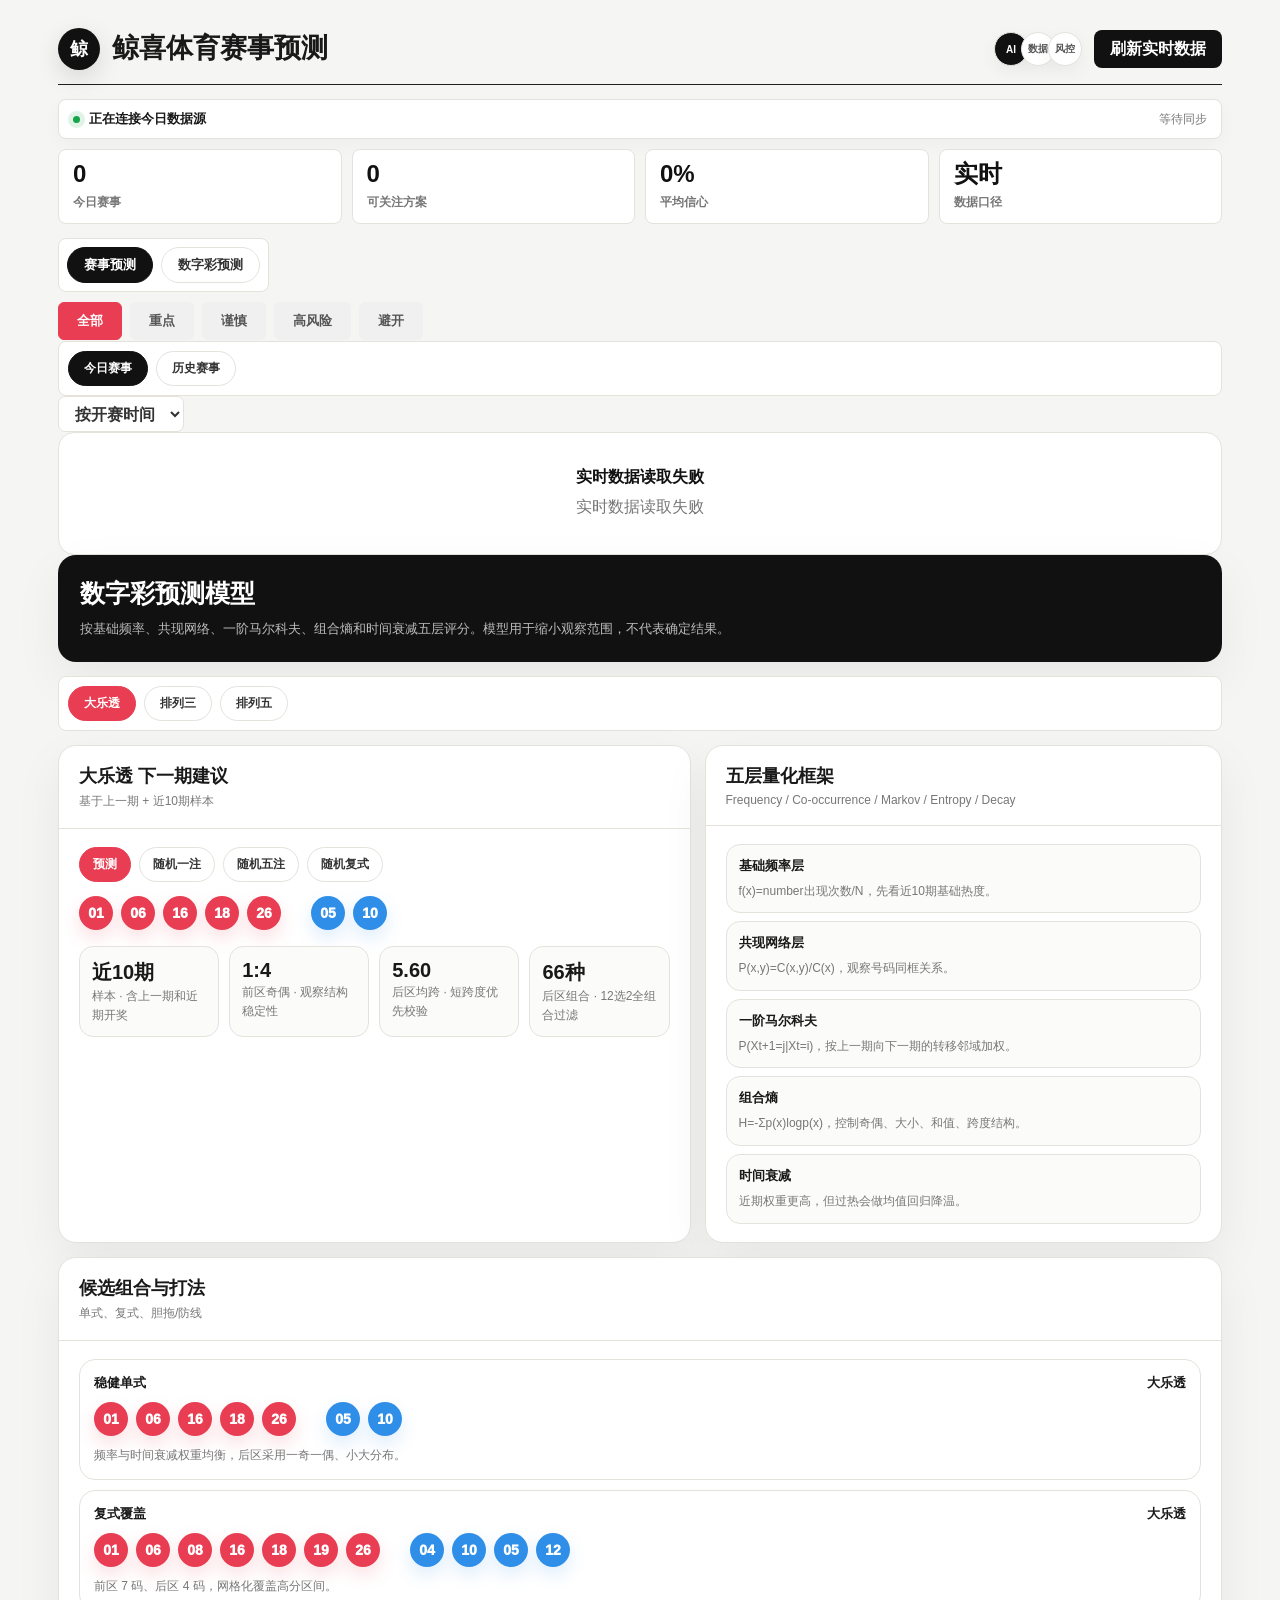
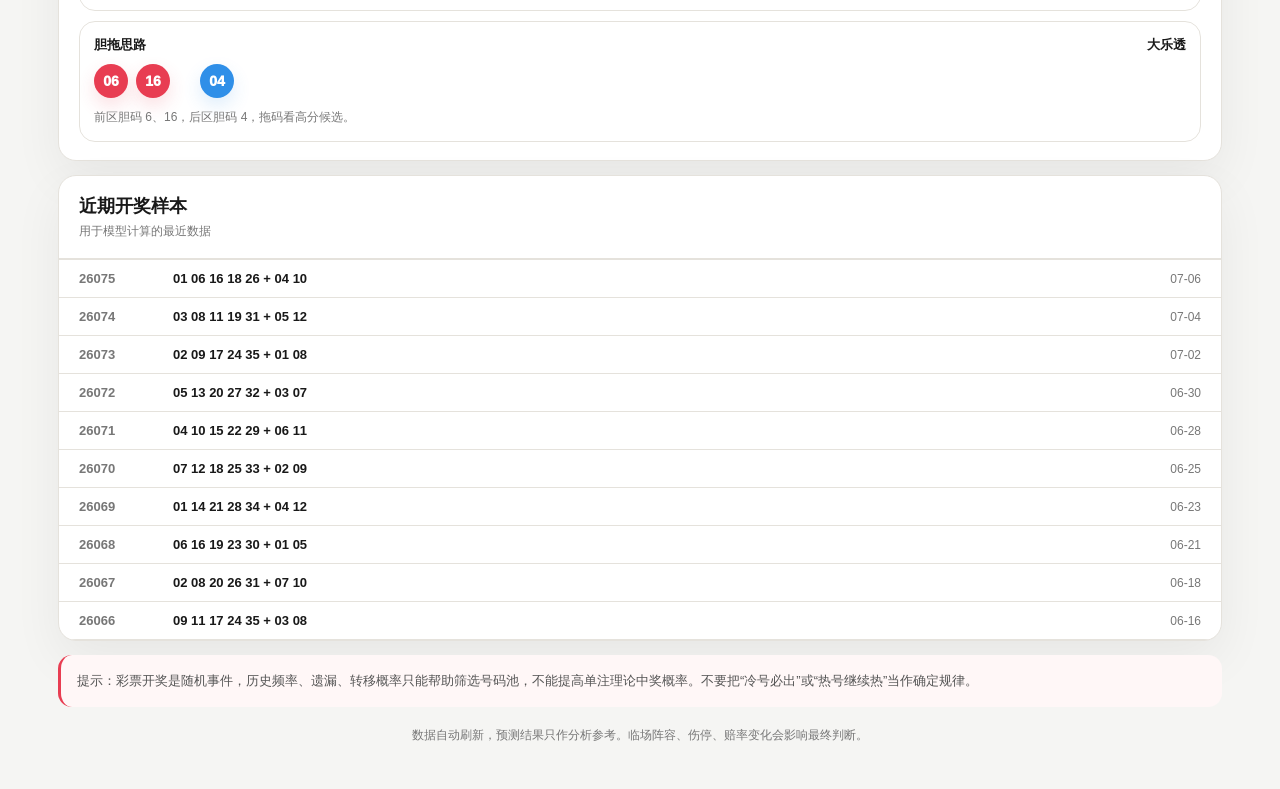
==== commit db343738: "Reflow top navigation menu" ====
--- a/index.html
+++ b/index.html
@@ -4,7 +4,7 @@
   <meta charset="UTF-8" />
   <meta name="viewport" content="width=device-width, initial-scale=1.0" />
   <title>鲸喜体育赛事预测</title>
-  <link rel="stylesheet" href="./today.css?v=v11-lottery" />
+  <link rel="stylesheet" href="./today.css?v=v12-nav" />
 </head>
 <body>
   <div class="app">
@@ -13,7 +13,6 @@
         <div class="brand-mark">鲸</div>
         <div>
           <h1>鲸喜体育赛事预测</h1>
-          <p>公开赛程同步、赛事分组预览、二级详情页分析。</p>
         </div>
       </div>
       <div class="top-actions">
@@ -23,11 +22,6 @@
         <button id="refreshBtn" class="refresh">刷新数据</button>
       </div>
     </header>
-
-    <nav class="product-switch" aria-label="产品菜单">
-      <button class="product-tab active" data-product="sports">赛事预测</button>
-      <button class="product-tab" data-product="lottery">数字彩预测</button>
-    </nav>
 
     <section class="live-strip sports-view">
       <div>
@@ -44,19 +38,29 @@
       <div class="metric"><b id="sourceName">实时</b><span>数据口径</span></div>
     </section>
 
-    <section class="toolbar sports-view">
-      <div class="tabs">
-        <button class="tab active" data-risk="all">全部</button>
-        <button class="tab" data-risk="low">重点</button>
-        <button class="tab" data-risk="medium">谨慎</button>
-        <button class="tab" data-risk="high">高风险</button>
-        <button class="tab" data-risk="avoid">避开</button>
+    <section class="nav-shell" aria-label="核心导航">
+      <nav class="product-switch" aria-label="产品菜单">
+        <button class="product-tab active" data-product="sports">赛事预测</button>
+        <button class="product-tab" data-product="lottery">数字彩预测</button>
+      </nav>
+      <div class="sports-nav sports-view">
+        <div class="tabs">
+          <button class="tab active" data-risk="all">全部</button>
+          <button class="tab" data-risk="low">重点</button>
+          <button class="tab" data-risk="medium">谨慎</button>
+          <button class="tab" data-risk="high">高风险</button>
+          <button class="tab" data-risk="avoid">避开</button>
+        </div>
+        <div class="mode-tabs compact">
+          <button class="mode-tab active" data-mode="today">今日赛事</button>
+          <button class="mode-tab" data-mode="history">历史赛事</button>
+        </div>
+        <select id="sortBy" aria-label="排序">
+          <option value="kickoff">按开赛时间</option>
+          <option value="confidence">按信心排序</option>
+          <option value="risk">按风险排序</option>
+        </select>
       </div>
-      <select id="sortBy" aria-label="排序">
-        <option value="kickoff">按开赛时间</option>
-        <option value="confidence">按信心排序</option>
-        <option value="risk">按风险排序</option>
-      </select>
     </section>
 
     <main id="matchList" class="match-list sports-view"></main>
@@ -67,7 +71,7 @@
     </footer>
   </div>
 
-  <script type="module" src="./today.js?v=v11-lottery"></script>
-  <script type="module" src="./lottery.js?v=v11-lottery"></script>
+  <script type="module" src="./today.js?v=v12-nav"></script>
+  <script type="module" src="./lottery.js?v=v12-nav"></script>
 </body>
 </html>
--- a/today.css
+++ b/today.css
@@ -117,6 +117,42 @@
 .empty strong{display:block;color:var(--ink);font-size:16px;margin-bottom:6px}
 .empty p{margin:0;line-height:1.6}
 .disclaimer{text-align:center;color:var(--muted);font-size:12px;line-height:1.7;margin:18px auto 0;max-width:720px}
+.product-switch{display:flex;gap:8px;margin:14px 0 10px;background:var(--surface);border:1px solid var(--line);border-radius:8px;padding:8px;width:max-content;max-width:100%;overflow:auto}
+.product-tab{border:1px solid var(--line);background:#fff;color:#333;border-radius:999px;padding:8px 16px;font-size:13px;font-weight:1000;white-space:nowrap;cursor:pointer}
+.product-tab.active{background:#111;border-color:#111;color:#fff}
+.lottery-app{display:grid;gap:14px}
+.lottery-hero{background:#111;color:#fff;border-radius:18px;padding:22px;box-shadow:var(--shadow);overflow:hidden}
+.lottery-hero h2{margin:0 0 8px;font-size:25px;letter-spacing:0}
+.lottery-hero p{margin:0;color:rgba(255,255,255,.72);line-height:1.7;font-size:13px;max-width:860px}
+.lottery-tabs{display:flex;gap:8px;overflow:auto;background:var(--surface);border:1px solid var(--line);border-radius:8px;padding:9px}
+.lottery-tab{border:1px solid var(--line);background:#fff;color:#333;border-radius:999px;padding:8px 15px;font-size:12px;font-weight:900;white-space:nowrap;cursor:pointer}
+.lottery-tab.active{background:var(--accent);border-color:var(--accent);color:#fff}
+.lottery-grid{display:grid;grid-template-columns:1.1fr .9fr;gap:14px}
+.lottery-card{background:var(--surface);border:1px solid var(--line);border-radius:18px;box-shadow:var(--shadow);overflow:hidden}
+.lottery-card-head{display:flex;justify-content:space-between;align-items:flex-end;gap:12px;padding:18px 20px;border-bottom:1px solid var(--line)}
+.lottery-card-head b{font-size:18px}.lottery-card-head span{display:block;color:var(--muted);font-size:12px;margin-top:5px}
+.lottery-card-body{padding:18px 20px}
+.dlt-actions{display:flex;gap:8px;flex-wrap:wrap;margin:0 0 14px}
+.dlt-action{border:1px solid var(--line);background:#fff;color:#333;border-radius:999px;padding:8px 13px;font-size:12px;font-weight:1000;cursor:pointer}
+.dlt-action.active{background:var(--accent);border-color:var(--accent);color:#fff}
+.ball-row{display:flex;gap:8px;flex-wrap:wrap;align-items:center}
+.ball{width:34px;height:34px;border-radius:50%;display:grid;place-items:center;background:var(--accent);color:#fff;font-weight:1000;font-size:14px;box-shadow:0 8px 18px rgba(232,61,82,.16)}
+.ball.blue{background:var(--blue);box-shadow:0 8px 18px rgba(47,143,232,.16)}
+.ball.gray{background:#efefef;color:#333;box-shadow:none}
+.lottery-metrics{display:grid;grid-template-columns:repeat(4,1fr);gap:10px;margin-top:16px}
+.lottery-metric{border:1px solid var(--line);border-radius:14px;background:#fbfbfa;padding:12px}
+.lottery-metric b{display:block;font-size:20px}.lottery-metric span{color:var(--muted);font-size:12px}
+.formula-stack{display:grid;gap:8px}
+.formula-card{border:1px solid var(--line);border-radius:14px;background:#fbfbfa;padding:12px}
+.formula-card b{display:block;font-size:13px;margin-bottom:6px}.formula-card span{color:var(--muted);font-size:12px;line-height:1.55}
+.lottery-combos{display:grid;gap:10px}
+.combo-card{border:1px solid var(--line);border-radius:16px;background:#fff;padding:14px}
+.combo-card strong{display:flex;justify-content:space-between;gap:10px;margin-bottom:10px;font-size:13px}
+.combo-card em{font-style:normal;color:var(--muted);font-size:12px;line-height:1.6;display:block;margin-top:10px}
+.history-table{display:grid;border-top:1px solid var(--line)}
+.history-row{display:grid;grid-template-columns:84px 1fr 90px;gap:10px;align-items:center;padding:11px 20px;border-bottom:1px solid var(--line);font-size:13px}
+.history-row span:first-child{color:var(--muted);font-weight:900}.history-row span:last-child{color:var(--muted);font-size:12px;text-align:right}
+.lottery-note{border-left:3px solid var(--accent);background:#fff7f7;border-radius:14px;padding:14px 16px;color:#555;line-height:1.8;font-size:13px}
 @media(max-width:980px){.summary-row{grid-template-columns:86px 1fr;gap:8px}.summary-row:after,.summary-risk{justify-self:start}.detail-head{grid-template-columns:1fr}.team-hero.away{justify-content:flex-start;text-align:left}.match-core{text-align:left}.detail-market,.compare-panel{grid-template-columns:1fr 1fr}.factor-grid-v2,.analyst-grid{grid-template-columns:repeat(2,1fr)}}
-@media(max-width:760px){.topbar{align-items:flex-start}.top-actions{display:grid;justify-items:end}.dashboard{grid-template-columns:repeat(2,1fr)}.toolbar{align-items:flex-start;flex-direction:column}select{width:100%}.detail-market,.compare-panel,.factor-grid-v2,.analyst-grid{grid-template-columns:1fr}}
-@media(max-width:560px){.app{padding:12px 10px 34px}h1{font-size:22px}.brand-mark{width:36px;height:36px}.live-strip{display:grid}.live-strip span:last-child{white-space:normal}.metric{padding:12px;min-height:70px}.metric b{font-size:22px}.summary-row{grid-template-columns:1fr}.summary-teams{display:grid}.team-mini b{max-width:210px}.detail-head{padding:18px}.hero-crest{width:54px;height:54px}.team-hero h2{font-size:21px}}
+@media(max-width:760px){.topbar{align-items:flex-start}.top-actions{display:grid;justify-items:end}.dashboard,.lottery-metrics{grid-template-columns:repeat(2,1fr)}.toolbar{align-items:flex-start;flex-direction:column}select{width:100%}.detail-market,.compare-panel,.factor-grid-v2,.analyst-grid,.lottery-grid{grid-template-columns:1fr}}
+@media(max-width:560px){.app{padding:12px 10px 34px}h1{font-size:22px}.brand-mark{width:36px;height:36px}.live-strip{display:grid}.live-strip span:last-child{white-space:normal}.metric{padding:12px;min-height:70px}.metric b{font-size:22px}.summary-row,.history-row{grid-template-columns:1fr}.summary-teams{display:grid}.team-mini b{max-width:210px}.detail-head{padding:18px}.hero-crest{width:54px;height:54px}.team-hero h2{font-size:21px}.lottery-hero h2{font-size:22px}}
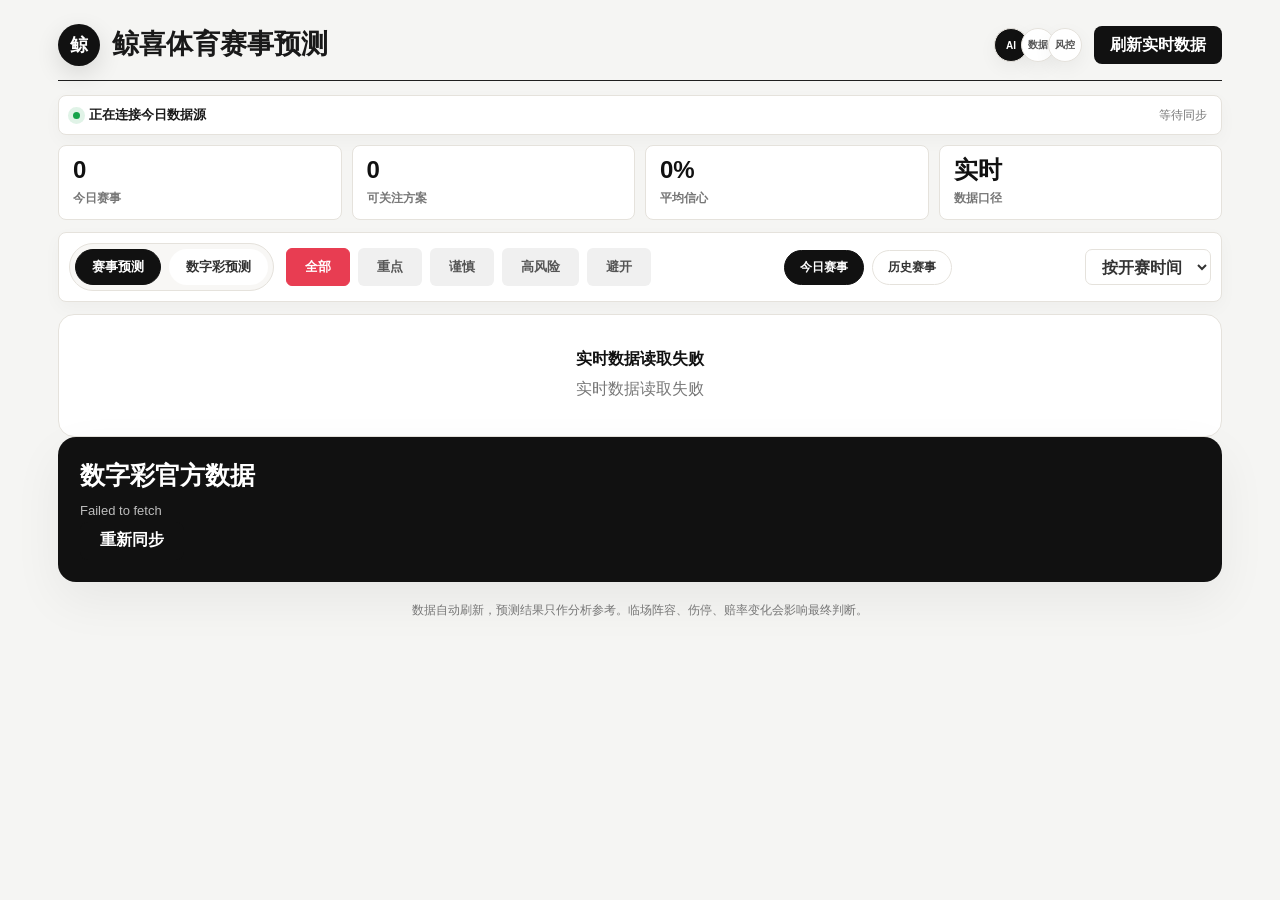
==== commit ffd78840: "Bust cache for official realtime feeds" ====
--- a/index.html
+++ b/index.html
@@ -11,26 +11,15 @@
     <header class="topbar">
       <div class="brand-block">
         <div class="brand-mark">鲸</div>
-        <div>
-          <h1>鲸喜体育赛事预测</h1>
-        </div>
+        <div><h1>鲸喜体育赛事预测</h1></div>
       </div>
       <div class="top-actions">
-        <div class="avatar-stack" aria-label="分析团队">
-          <span>AI</span><span>数据</span><span>风控</span>
-        </div>
+        <div class="avatar-stack" aria-label="分析团队"><span>AI</span><span>数据</span><span>风控</span></div>
         <button id="refreshBtn" class="refresh">刷新数据</button>
       </div>
     </header>
 
-    <section class="live-strip sports-view">
-      <div>
-        <span class="dot"></span>
-        <strong id="liveMode">正在连接今日数据源</strong>
-      </div>
-      <span id="lastUpdated">等待同步</span>
-    </section>
-
+    <section class="live-strip sports-view"><div><span class="dot"></span><strong id="liveMode">正在连接今日数据源</strong></div><span id="lastUpdated">等待同步</span></section>
     <section class="dashboard sports-view">
       <div class="metric"><b id="matchCount">0</b><span>今日赛事</span></div>
       <div class="metric"><b id="bestCount">0</b><span>可关注方案</span></div>
@@ -39,39 +28,20 @@
     </section>
 
     <section class="nav-shell" aria-label="核心导航">
-      <nav class="product-switch" aria-label="产品菜单">
-        <button class="product-tab active" data-product="sports">赛事预测</button>
-        <button class="product-tab" data-product="lottery">数字彩预测</button>
-      </nav>
+      <nav class="product-switch" aria-label="产品菜单"><button class="product-tab active" data-product="sports">赛事预测</button><button class="product-tab" data-product="lottery">数字彩预测</button></nav>
       <div class="sports-nav sports-view">
-        <div class="tabs">
-          <button class="tab active" data-risk="all">全部</button>
-          <button class="tab" data-risk="low">重点</button>
-          <button class="tab" data-risk="medium">谨慎</button>
-          <button class="tab" data-risk="high">高风险</button>
-          <button class="tab" data-risk="avoid">避开</button>
-        </div>
-        <div class="mode-tabs compact">
-          <button class="mode-tab active" data-mode="today">今日赛事</button>
-          <button class="mode-tab" data-mode="history">历史赛事</button>
-        </div>
-        <select id="sortBy" aria-label="排序">
-          <option value="kickoff">按开赛时间</option>
-          <option value="confidence">按信心排序</option>
-          <option value="risk">按风险排序</option>
-        </select>
+        <div class="tabs"><button class="tab active" data-risk="all">全部</button><button class="tab" data-risk="low">重点</button><button class="tab" data-risk="medium">谨慎</button><button class="tab" data-risk="high">高风险</button><button class="tab" data-risk="avoid">避开</button></div>
+        <div class="mode-tabs compact"><button class="mode-tab active" data-mode="today">今日赛事</button><button class="mode-tab" data-mode="history">历史赛事</button></div>
+        <select id="sortBy" aria-label="排序"><option value="kickoff">按开赛时间</option><option value="confidence">按信心排序</option><option value="risk">按风险排序</option></select>
       </div>
     </section>
 
     <main id="matchList" class="match-list sports-view"></main>
     <main id="lotteryApp" class="lottery-app" hidden></main>
-
-    <footer class="disclaimer">
-      数据自动刷新，预测结果只作分析参考。临场阵容、伤停、赔率变化会影响最终判断。
-    </footer>
+    <footer class="disclaimer">数据自动刷新，预测结果只作分析参考。临场阵容、伤停、赔率变化会影响最终判断。</footer>
   </div>
 
-  <script type="module" src="./today.js?v=v12-nav"></script>
-  <script type="module" src="./lottery.js?v=v12-nav"></script>
+  <script type="module" src="./today.js?v=v14-official"></script>
+  <script type="module" src="./lottery.js?v=v14-official"></script>
 </body>
 </html>
--- a/today.css
+++ b/today.css
@@ -3,11 +3,10 @@
 body{margin:0;background:var(--bg);color:var(--text);font-family:-apple-system,BlinkMacSystemFont,"Segoe UI","PingFang SC","Microsoft YaHei",sans-serif}
 button,select{font:inherit}
 .app{width:min(1200px,100%);margin:0 auto;padding:16px 18px 44px}
-.topbar{display:flex;justify-content:space-between;align-items:center;gap:18px;padding:12px 0 14px;border-bottom:1px solid #1f1f1f}
+.topbar{display:flex;justify-content:space-between;align-items:center;gap:18px;padding:8px 0 14px;border-bottom:1px solid #1f1f1f}
 .brand-block{display:flex;align-items:center;gap:12px;min-width:0}
 .brand-mark{width:42px;height:42px;border-radius:50%;background:var(--ink);color:#fff;display:grid;place-items:center;font-size:18px;font-weight:1000;box-shadow:0 8px 24px rgba(0,0,0,.12)}
 h1{font-size:27px;line-height:1.08;margin:0;letter-spacing:0;font-weight:1000}
-.topbar p{margin:7px 0 0;color:var(--muted);line-height:1.4;font-size:13px}
 .top-actions{display:flex;align-items:center;gap:12px;flex:none}
 .avatar-stack{display:flex;align-items:center}
 .avatar-stack span{width:34px;height:34px;margin-left:-7px;border-radius:50%;display:grid;place-items:center;background:#fff;border:1px solid var(--line);box-shadow:0 6px 18px rgba(0,0,0,.05);font-size:10px;font-weight:900;color:#555}
@@ -23,7 +22,8 @@
 .metric{background:var(--surface);border:1px solid var(--line);border-radius:8px;padding:12px 14px;min-height:70px}
 .metric b{display:block;font-size:24px;line-height:1;color:var(--ink);letter-spacing:0}
 .metric span{display:block;margin-top:8px;color:var(--muted);font-size:12px;font-weight:800}
-.toolbar{display:flex;justify-content:space-between;align-items:center;gap:12px;margin:12px 0;background:var(--surface);border:1px solid var(--line);border-radius:8px;padding:10px}
+.nav-shell{display:flex;align-items:center;gap:12px;margin:12px 0;background:var(--surface);border:1px solid var(--line);border-radius:8px;padding:10px;box-shadow:0 6px 18px rgba(17,24,39,.03)}
+.sports-nav{display:flex;align-items:center;justify-content:space-between;gap:12px;min-width:0;flex:1}
 .tabs{display:flex;gap:8px;overflow:auto;padding-bottom:1px}
 .tab{border:1px solid transparent;background:#f0f0f0;color:#555;border-radius:6px;padding:9px 18px;font-size:13px;font-weight:900;white-space:nowrap;cursor:pointer;min-height:36px}
 .tab.active{background:var(--accent);border-color:var(--accent);color:#fff}
@@ -31,6 +31,7 @@
 .match-list{display:grid;gap:14px}
 .quick-board{display:grid;gap:10px}
 .mode-tabs,.league-tabs{display:flex;gap:8px;overflow:auto;background:var(--surface);border:1px solid var(--line);border-radius:8px;padding:9px}
+.mode-tabs.compact{border:0;background:transparent;padding:0;flex:none}
 .mode-tab,.league-tab{border:1px solid var(--line);background:#fff;color:#333;border-radius:999px;padding:8px 15px;font-size:12px;font-weight:900;white-space:nowrap;cursor:pointer}
 .mode-tab.active,.league-tab.active{background:#111;border-color:#111;color:#fff}
 .list-panel,.detail-card{background:var(--surface);border:1px solid var(--line);border-radius:18px;box-shadow:var(--shadow);overflow:hidden}
@@ -117,8 +118,8 @@
 .empty strong{display:block;color:var(--ink);font-size:16px;margin-bottom:6px}
 .empty p{margin:0;line-height:1.6}
 .disclaimer{text-align:center;color:var(--muted);font-size:12px;line-height:1.7;margin:18px auto 0;max-width:720px}
-.product-switch{display:flex;gap:8px;margin:14px 0 10px;background:var(--surface);border:1px solid var(--line);border-radius:8px;padding:8px;width:max-content;max-width:100%;overflow:auto}
-.product-tab{border:1px solid var(--line);background:#fff;color:#333;border-radius:999px;padding:8px 16px;font-size:13px;font-weight:1000;white-space:nowrap;cursor:pointer}
+.product-switch{display:flex;gap:8px;margin:0;background:#f8f7f5;border:1px solid var(--line);border-radius:999px;padding:5px;flex:none;max-width:100%;overflow:auto}
+.product-tab{border:1px solid transparent;background:#fff;color:#333;border-radius:999px;padding:8px 16px;font-size:13px;font-weight:1000;white-space:nowrap;cursor:pointer}
 .product-tab.active{background:#111;border-color:#111;color:#fff}
 .lottery-app{display:grid;gap:14px}
 .lottery-hero{background:#111;color:#fff;border-radius:18px;padding:22px;box-shadow:var(--shadow);overflow:hidden}
@@ -154,5 +155,5 @@
 .history-row span:first-child{color:var(--muted);font-weight:900}.history-row span:last-child{color:var(--muted);font-size:12px;text-align:right}
 .lottery-note{border-left:3px solid var(--accent);background:#fff7f7;border-radius:14px;padding:14px 16px;color:#555;line-height:1.8;font-size:13px}
 @media(max-width:980px){.summary-row{grid-template-columns:86px 1fr;gap:8px}.summary-row:after,.summary-risk{justify-self:start}.detail-head{grid-template-columns:1fr}.team-hero.away{justify-content:flex-start;text-align:left}.match-core{text-align:left}.detail-market,.compare-panel{grid-template-columns:1fr 1fr}.factor-grid-v2,.analyst-grid{grid-template-columns:repeat(2,1fr)}}
-@media(max-width:760px){.topbar{align-items:flex-start}.top-actions{display:grid;justify-items:end}.dashboard,.lottery-metrics{grid-template-columns:repeat(2,1fr)}.toolbar{align-items:flex-start;flex-direction:column}select{width:100%}.detail-market,.compare-panel,.factor-grid-v2,.analyst-grid,.lottery-grid{grid-template-columns:1fr}}
+@media(max-width:760px){.topbar{align-items:flex-start}.top-actions{display:grid;justify-items:end}.dashboard,.lottery-metrics{grid-template-columns:repeat(2,1fr)}.nav-shell,.sports-nav{align-items:stretch;flex-direction:column}.product-switch{width:100%}.product-tab{flex:1}select{width:100%}.detail-market,.compare-panel,.factor-grid-v2,.analyst-grid,.lottery-grid{grid-template-columns:1fr}}
 @media(max-width:560px){.app{padding:12px 10px 34px}h1{font-size:22px}.brand-mark{width:36px;height:36px}.live-strip{display:grid}.live-strip span:last-child{white-space:normal}.metric{padding:12px;min-height:70px}.metric b{font-size:22px}.summary-row,.history-row{grid-template-columns:1fr}.summary-teams{display:grid}.team-mini b{max-width:210px}.detail-head{padding:18px}.hero-crest{width:54px;height:54px}.team-hero h2{font-size:21px}.lottery-hero h2{font-size:22px}}
